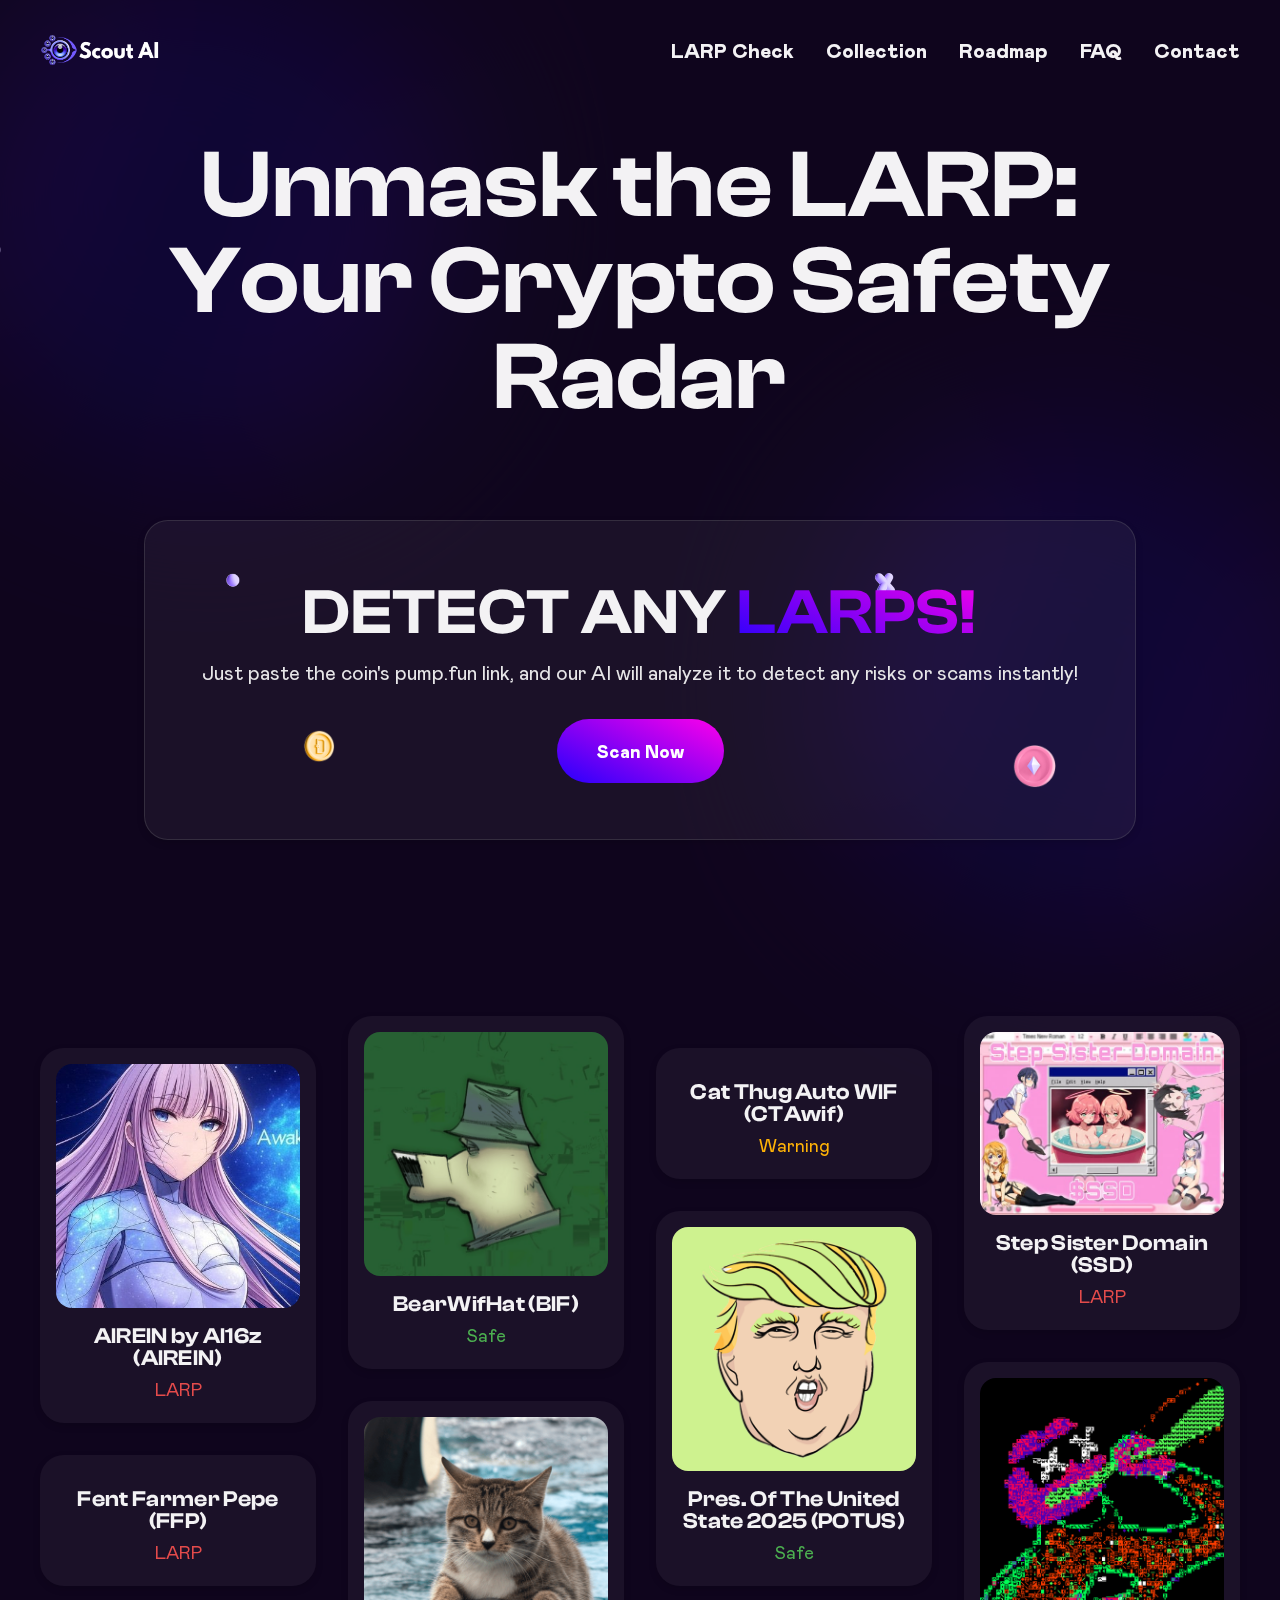
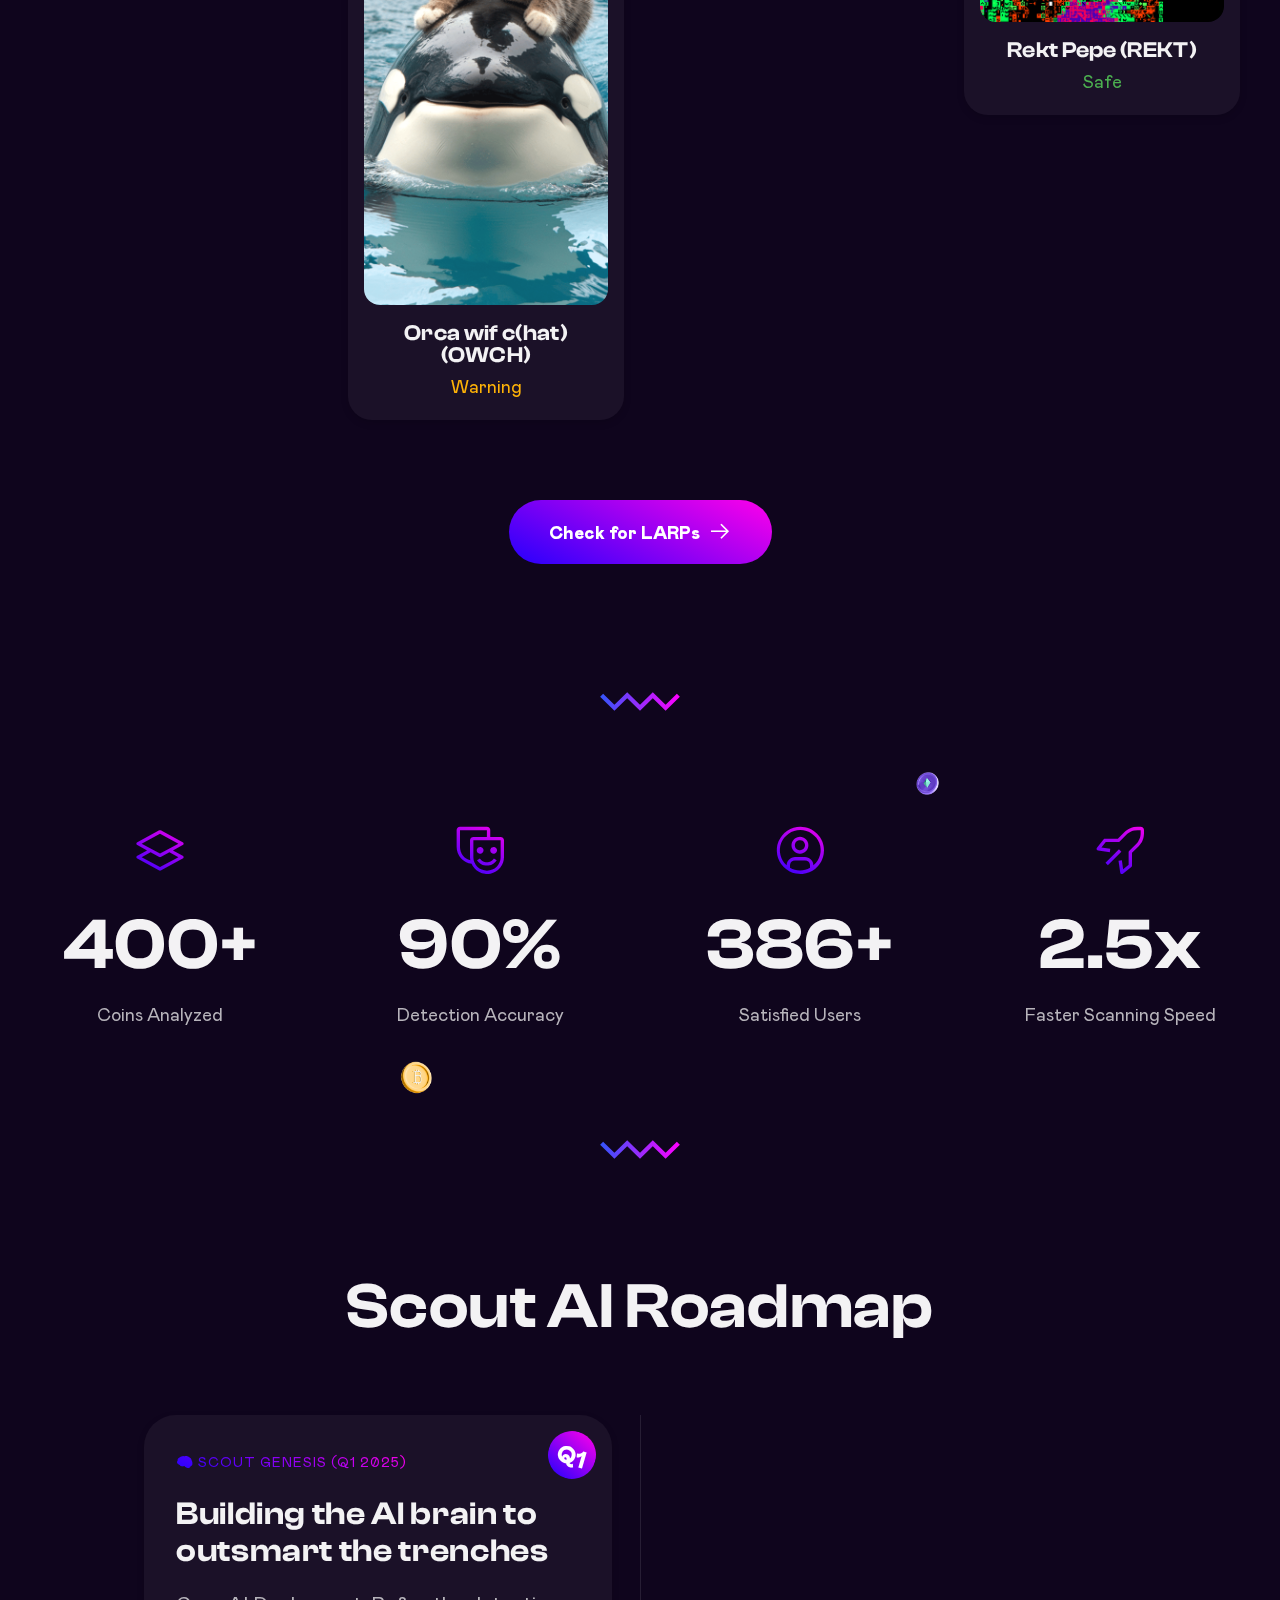
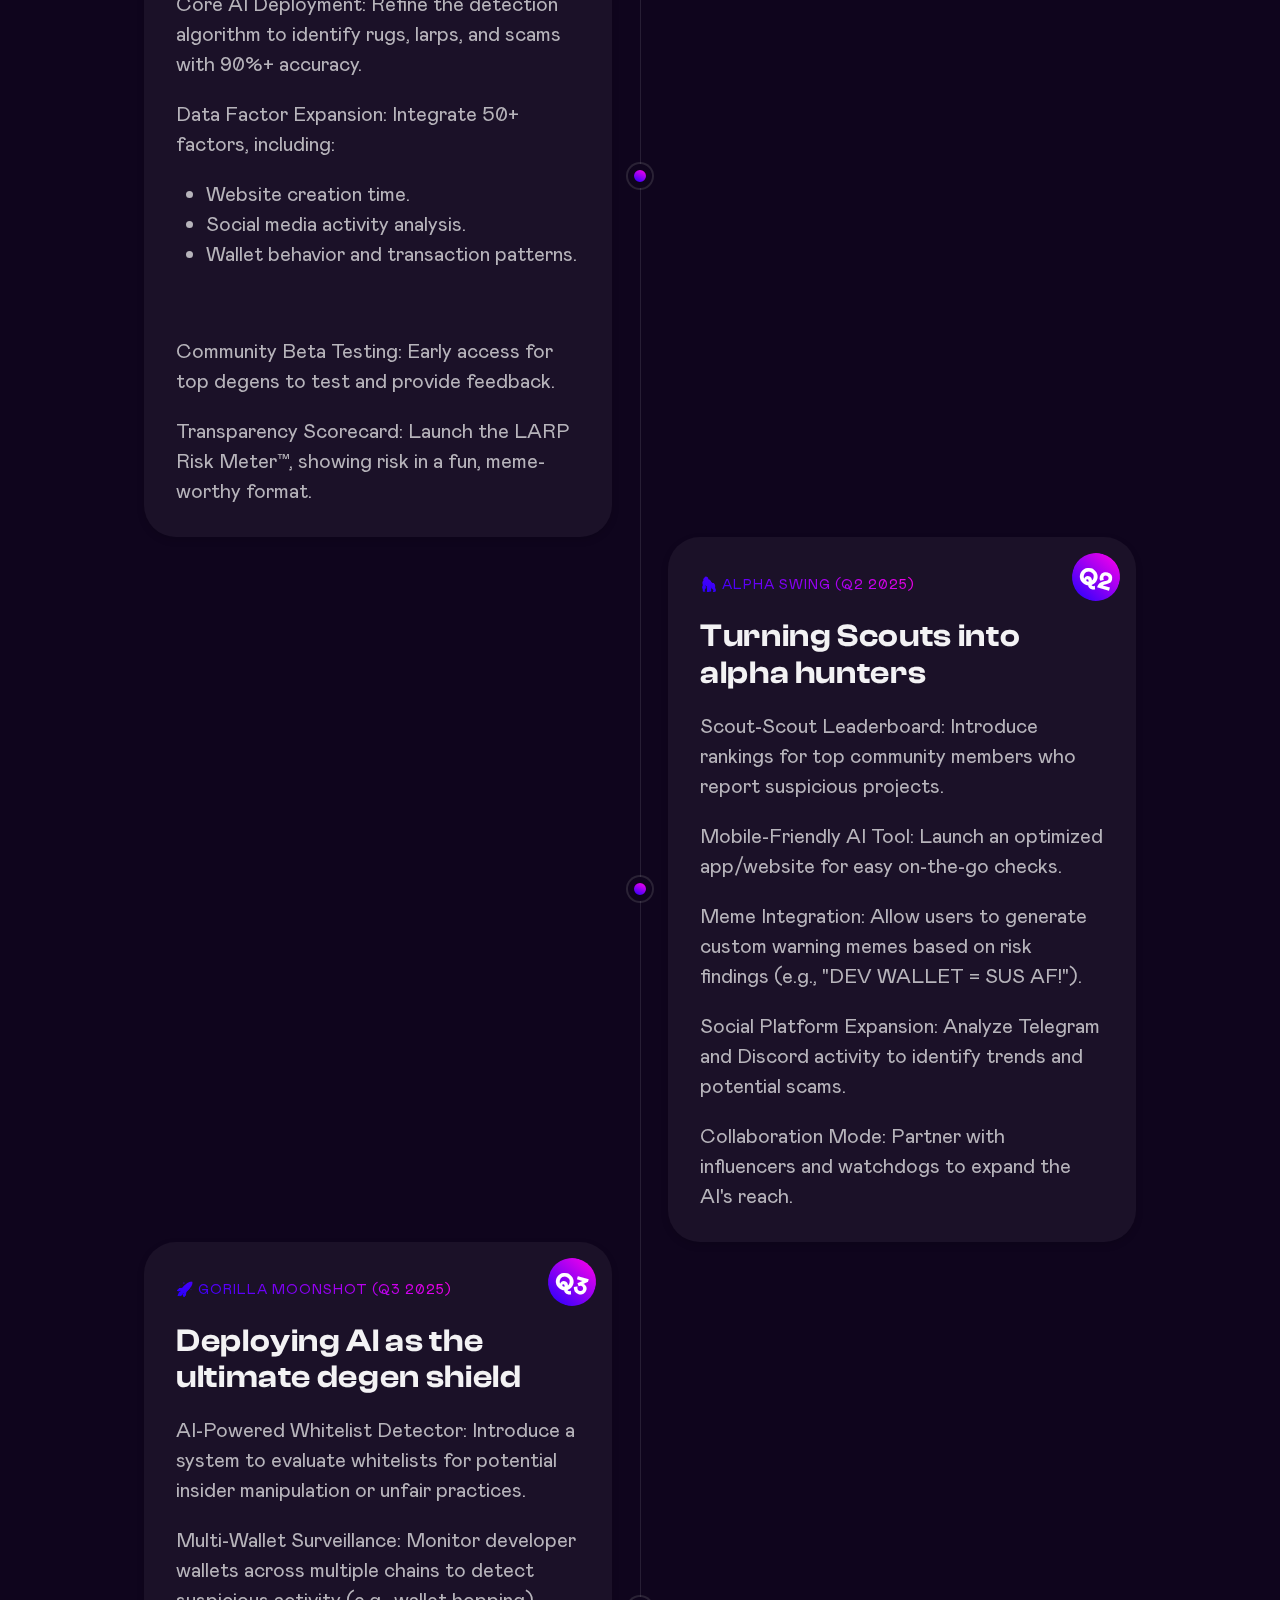
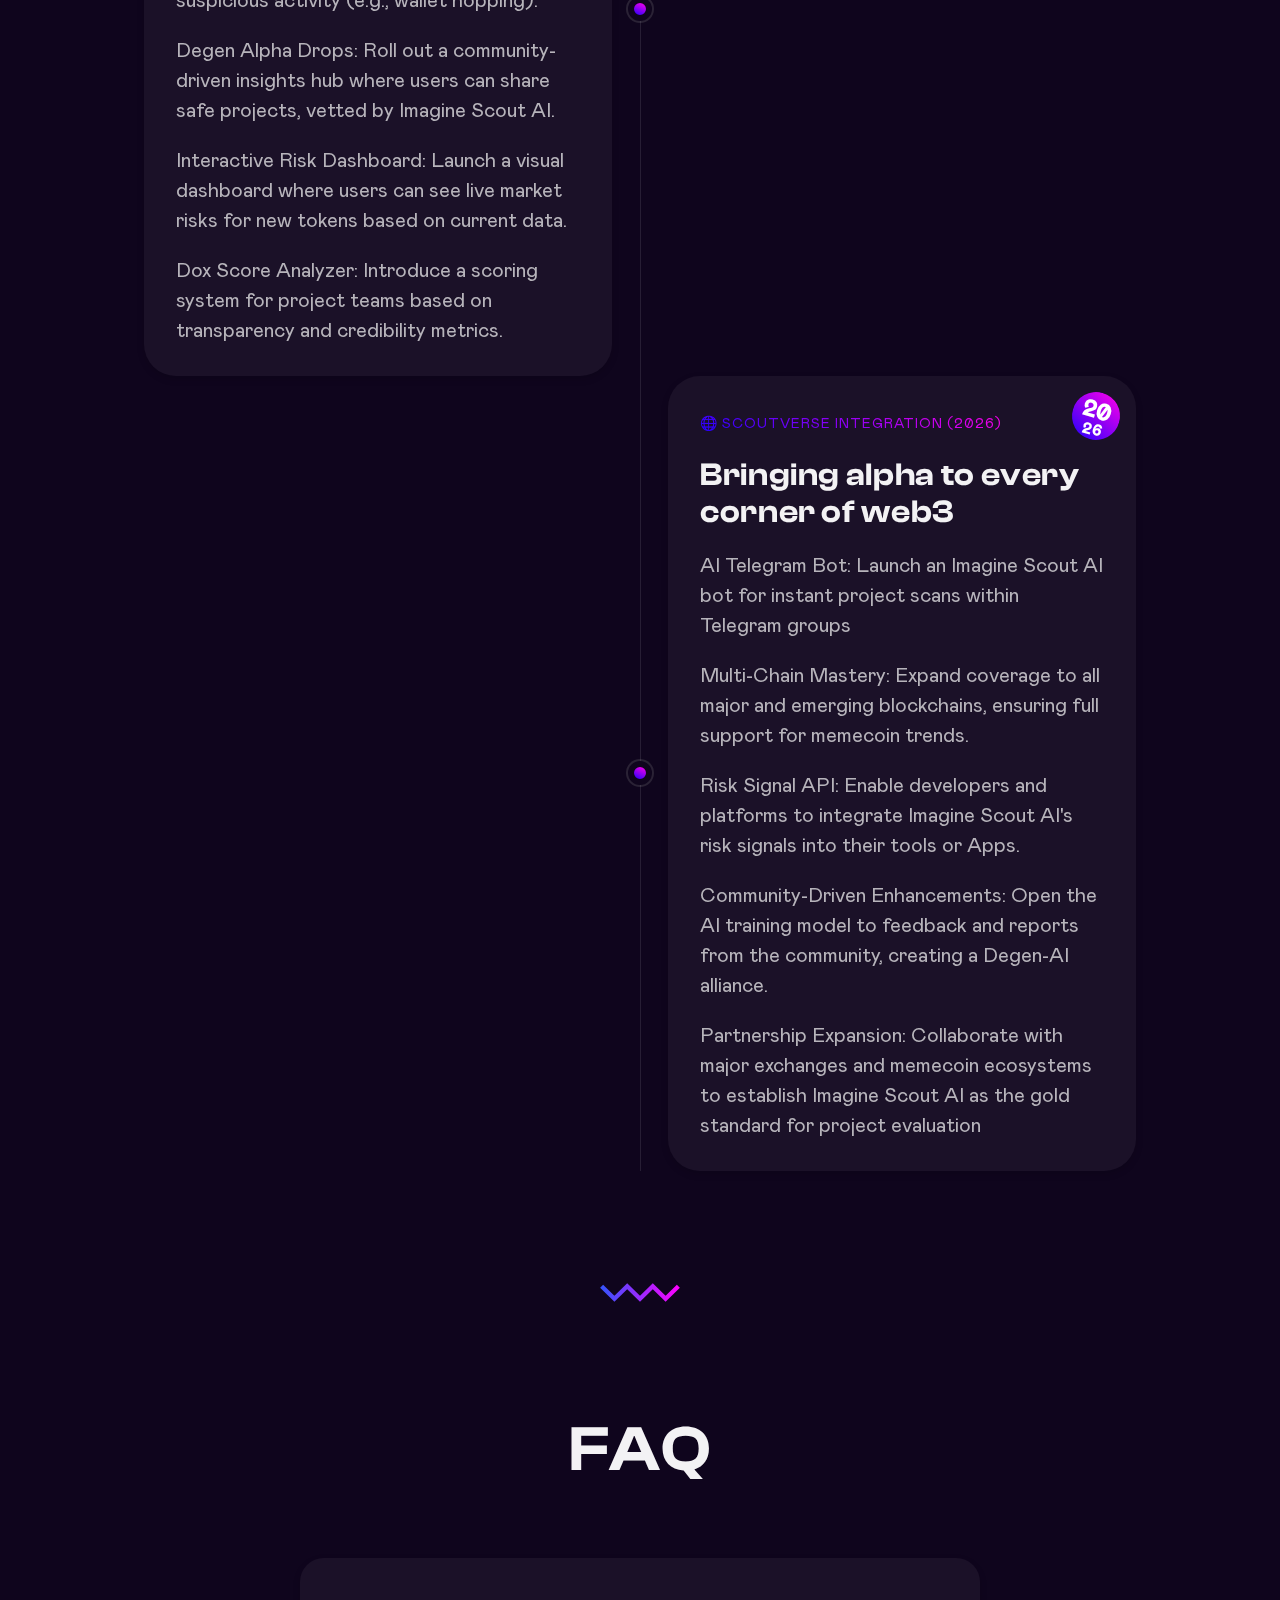
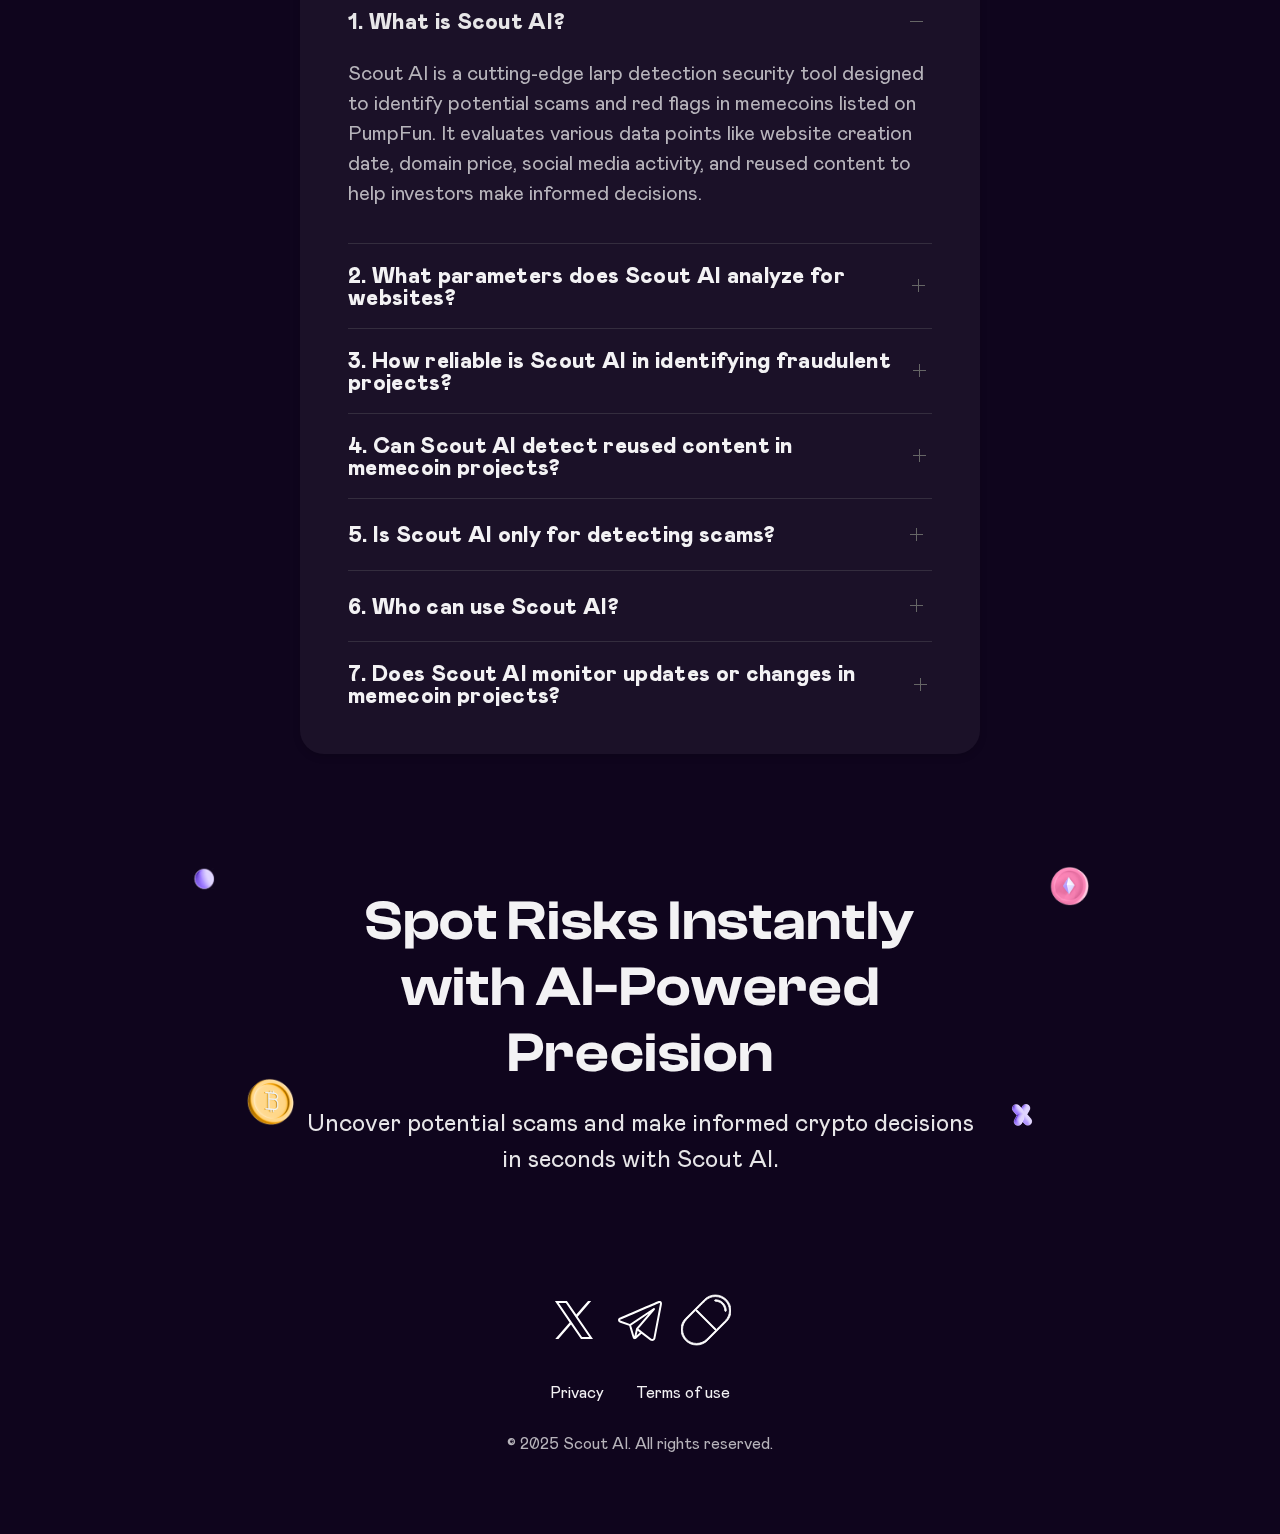
==== index.htm @ eb4f25c9 "Add files via upload" ====
﻿<!DOCTYPE html>
<html lang="en" class="uk-background-white dark:uk-background-gray-100 dark:uk-text-gray-20 uk-dark">
    <head>
        <meta charset="UTF-8">
        <meta name="viewport" content="width=device-width, initial-scale=1.0">
        <title>Scout AI</title>
        <meta name="description" content="Scout AI is a platform that allows you to detect LARPs in the crypto space.">
        <meta name="theme-color" content="#741ff5">
        <link rel="shortcut icon" href="assets/images/ape%20logo.ico" type="image/x-icon">

        <!-- preload head styles -->
        <link rel="preload" href="assets/fonts/brand-icons/brand-icons.woff2" as="font" type="font/woff2" crossorigin="">
        <link rel="preload" href="assets/fonts/unicons/Unicons.woff?lkolxg" as="font" type="font/woff" crossorigin="">
        <link rel="preload" href="npm/swiper%408.3.2/swiper-bundle.min.css" as="style">
        <link rel="preload" href="npm/uikit%403.15.1/dist/css/uikit.min.css" as="style">
        <link rel="stylesheet" href="assets/css/custom.css">

        <script src="firebasejs/9.17.1/firebase-app.js"></script>
        <script src="firebasejs/9.17.1/firebase-firestore.js"></script>

        <!-- preload footer scripts -->
        <link rel="preload" href="assets/js/libs/uikit.min.js" as="script">
        <link rel="preload" href="assets/js/uikit-components.js" as="script">
        <link rel="preload" href="assets/js/libs/jquery.min.js" as="script">
        <link rel="preload" href="assets/js/libs/swiper-bundle.min.js" as="script">
        <link rel="preload" href="assets/js/libs/feather.min.js" as="script">
        <link rel="preload" href="assets/js/libs/typed.min.js" as="script">
        <link rel="preload" href="assets/js/libs/anime.min.js" as="script">
        <link rel="preload" href="assets/js/app.js" as="script">
        <link rel="preload" href="assets/js/helpers/data-attr-helper.js" as="script">
        <link rel="preload" href="assets/js/helpers/swiper-helper.js" as="script">
        <link rel="preload" href="assets/js/helpers/typed-helper.js" as="script">
        <link rel="preload" href="assets/js/helpers/anime-helper.js" as="script">

        <!-- include styles -->
        <script src="assets/js/app-head.js"></script>
        <link rel="stylesheet" href="assets/css/theme/main.min.css">

        <!-- include scripts -->
        <script src="assets/js/libs/uikit.min.js"></script>
        <script src="assets/js/uikit-components.js"></script>

    </head>
    <body class="uni-body">

        <!-- Dark/Light toggle -->
        <!-- <div class="darkmode-trigger uk-position-bottom-right uk-position-small uk-position-fixed uk-box-shadow-large uk-radius-circle" data-darkmode-toggle="">
            <label class="switch">
                <span class="sr-only">Dark mode toggle</span>
                <input type="checkbox">
                <span class="slider"></span>
            </label>
        </div> -->

        <!-- Menu modal -->
        <!-- <div id="uni_mobile_menu" class="uni-mobile-menu uk-offcanvas" data-uk-offcanvas="mode: push; overlay: true; flip: true; selPanel: .uk-offcanvas-bar-panel;">
            <div class="uk-offcanvas-bar-panel uk-panel dark:uk-background-gray-100">
                <div class="uni-mobile-menu-wrap uk-flex-column uk-flex-between" data-uk-height-viewport="offset-bottom: true;">
                    <div class="uni-mobile-menu-content">
                        <header class="uk-card uk-card-2xsmall uk-flex-middle uk-flex-between">
                            <div class="uk-flex-1">
                                <button aria-label="Close Menu" class="uk-offcanvas-close uk-button uk-button-small uk-button-icon uk-button-default uk-button-outline uk-radius-circle" type="button">
                                    <i class="uk-icon-small" data-feather="arrow-left"></i>
                                </button>
                            </div>
                            <div>
                                <h5 class="uk-h5 uk-text-uppercase uk-margin-remove">Navigation</h5>
                            </div>
                            <div class="uk-flex-1"></div>
                        </header>
                        <hr class="uk-margin-remove">
                        <div class="uk-card uk-card-small">
                            <div class="uk-panel">
                                <ul class="uk-nav uk-nav-default">
                                    <li class="uk-nav-header">Homepages</li>
                                    <li><a href="landing-01.html">Landing 01</a></li>
                                    <li><a href="landing-02.html">Landing 02</a></li>
                                    <li><a href="landing-03.html">Landing 03</a></li>
                                    <li><a href="landing-04.html">Landing 04</a></li>
                                    <li><a href="landing-05.html">Landing 05</a></li>
                                    <li class="uk-nav-header">Inner pages</li>
                                    <li><a href="base.html">Base components</a></li>
                                    <li><a href="connect-wallet.html">Connect wallet</a></li>
                                    <li><a href="contact.html">Contact</a></li>
                                    <li><a href="404.html">404 page</a></li>
                                    <li><a href="coming-soon.html">Coming soon</a></li>
                                    <li class="uk-nav-header">Content &amp; Privacy</li>
                                    <li><a href="terms.html">Terms of use</a></li>
                                    <li><a href="privact.html">Privacy Policy</a></li>
                                </ul>
                            </div>
                        </div>
                    </div>
                </div>
            </div>
        </div> -->

        <!-- Connect wallet modal -->
        <!-- <div id="uni_connect_wallet" class="uk-modal-full" data-uk-modal>
            <div class="uk-modal-dialog">
                <div class="uk-position-top uk-position-z-index-negative" data-uk-height-viewport="">
                    <div class="uk-position-cover uk-background-cover uk-opacity-10 dark:uk-hidden" data-src="../assets/images/gradient-01.png" data-uk-img></div>
                    <div class="uk-position-cover uk-background-cover uk-opacity-20 uk-hidden dark:uk-visible" data-src="../assets/images/gradient-01.png" data-uk-img></div>
                </div>
                <button class="uk-modal-close-full uk-close-large uk-position-small" type="button" data-uk-close></button>
                <div class="uk-container">
                    <div class="uk-grid uk-flex-center uk-flex-middle uk-child-width-1-2@m uk-section" data-uk-grid data-uk-height-viewport>
                        <div>
                            <div class="uk-panel uk-text-center">
                                <h2 class="uk-h5 uk-h3@s uk-h2@l uk-margin-remove">Connect your wallet</h2>
                                <div class="uk-grid uk-grid-xsmall uk-grid-small@m uk-child-width-1-2@m uk-margin-medium-top uk-margin-large-top@m" data-uk-grid="">
                                    <div>
                                        <div class="uk-panel uk-card uk-card-small uk-card-medium@m uk-card-border uk-radius-medium uk-radius-large@m uk-box-shadow-hover-small hover:uk-border-primary">
                                            <a href="#metamask" class="uk-position-cover"></a>
                                            <img src="../assets/images/icon-metamask.svg" alt="metamask">
                                            <h4 class="uk-text-bold uk-h5@m uk-margin-small-top uk-margin-medium-top@m">Metamask</h4>
                                        </div>
                                    </div>
                                    <div>
                                        <div class="uk-panel uk-card uk-card-small uk-card-medium@m uk-card-border uk-radius-medium uk-radius-large@m uk-box-shadow-hover-small hover:uk-border-primary">
                                            <a href="#bitgo" class="uk-position-cover"></a>
                                            <img src="../assets/images/icon-bitgo.svg" alt="bitgo">
                                            <h4 class="uk-text-bold uk-h5@m uk-margin-small-top uk-margin-medium-top@m">BitGo</h4>
                                        </div>
                                    </div>
                                    <div>
                                        <div class="uk-panel uk-card uk-card-small uk-card-medium@m uk-card-border uk-radius-medium uk-radius-large@m uk-box-shadow-hover-small hover:uk-border-primary">
                                            <a href="#trustwallet" class="uk-position-cover"></a>
                                            <img src="../assets/images/icon-trustwallet.svg" alt="trustwallet">
                                            <h4 class="uk-text-bold uk-h5@m uk-margin-small-top uk-margin-medium-top@m">Trust Wallet</h4>
                                        </div>
                                    </div>
                                    <div>
                                        <div class="uk-panel uk-card uk-card-small uk-card-medium@m uk-card-border uk-radius-medium uk-radius-large@m uk-box-shadow-hover-small hover:uk-border-primary">
                                            <a href="#coinbase" class="uk-position-cover"></a>
                                            <img src="../assets/images/icon-coinbase.svg" alt="coinbase">
                                            <h4 class="uk-text-bold uk-h5@m uk-margin-small-top uk-margin-medium-top@m">Coinbase</h4>
                                        </div>
                                    </div>
                                </div>
                            </div>
                        </div>
                    </div>
                </div>
            </div>
        </div> -->

        <!-- Wrapper start -->
        <div class="wrap uk-overflow-hidden">

            <!-- Header start -->
            <header class="uni-header uk-position-top">
                <div class="uni-header-navbar" data-uk-sticky="top: 70; show-on-up: false; animation: uk-animation-slide-top">
                    <div class="uk-container">
                        <nav class="uk-navbar uk-navbar-container uk-navbar-transparent" data-uk-navbar="">
                            <div class="uk-navbar-top">
                                <div class="uk-navbar-left uk-flex-1">
                                    <a class="uk-logo uk-navbar-item uk-h4 uk-h3@m uk-margin-remove" href="landing-02.html"> <img class="uk-visible dark:uk-hidden" width="120" src="assets/images/logo3.png" alt="Nerko" loading="lazy"> <img class="uk-hidden dark:uk-visible" width="120" src="assets/images/logo3.png" alt="LARP Detector" loading="lazy"> </a>
                                </div>

                                <div class="uk-navbar-center"></div>

                                <div class="uk-navbar-right uk-flex-1 uk-flex-right">
                                    <ul class="uk-navbar-nav dark:uk-text-gray-10 uk-visible@m" data-uk-scrollspy-nav="closest: li; scroll: true; offset: 40" data-uk-navbar-bound="">
                                        <li><a href="main/larp.html">LARP Check</a></li>
                                        <li><a href="#uni_collection">Collection</a></li>
                                        <li><a href="#uni_roadmap">Roadmap</a></li>
                                        <li><a href="#uni_faq">FAQ</a></li>
                                        <li><a href="#contact">Contact</a></li>
                                    </ul>
                                    <!-- <div class="uk-navbar-item uk-hidden@m">
                                        <a href="#uni_mobile_menu" data-uk-toggle>
                                            <span class="uk-icon uk-icon-medium material-icons">menu</span>
                                        </a>
                                    </div> -->
                                </div>
                            </div>
                        </nav>
                    </div>
                </div>
            </header>

            <!-- Header end -->

            <!-- Hero start -->
            <div class="uni-hero uk-section uk-padding-remove uk-panel uk-overflow-hidden">
                <div class="uk-position-top" data-uk-height-viewport="">
                    <div class="uk-position-cover uk-background-cover uk-opacity-20" data-src="../assets/images/collection3.png" data-uk-img=""></div>
                </div>
                <div class="uk-position-top uk-position-z-index-negative uk-overflow-hidden uk-blend-overlay" data-uk-height-viewport="">
                    <img class="uk-position-top-left uk-position-fixed uk-blur-large" style="left: -4%; top: -4%" width="500" src="assets/images/gradient-circle.svg" alt="Circle">
                    <img class="uk-position-bottom-right uk-position-fixed uk-blur-large" style="right: -4%; bottom: -4%" width="500" src="assets/images/gradient-circle.svg" alt="Circle">
                </div>
                <div class="uk-container">
                    <div class="uk-section uk-flex-center uk-flex-middle" data-uk-height-viewport="offset-top: true;">
                        <div class="uk-card uk-flex-center uk-text-center">
                            <div class="uk-panel uk-width-3xlarge@m uk-margin-2xlarge-top uk-position-z-index">
                                <img class="uk-position-top-left" width="44" src="assets/images/objects/ethereum-01.png" alt="object" style="top: -20%; left: 50%">
                                <img class="uk-position-top-right" width="24" src="assets/images/objects/x.png" alt="object" style="top: 20%; right: -20%">
                                <img class="uk-position-left" width="16" src="assets/images/objects/circle-01.png" alt="object" style="top: 16%; left: -16%">
                                <img class="uk-position-bottom-left" width="44" src="assets/images/objects/bitcoin-01.png" alt="object" style="bottom: -16%; left: 16%">
                                <img class="uk-position-bottom-right" width="24" src="assets/images/objects/circle-03.png" alt="object" style="bottom: -16%; right: 16%">
                                <h2 class="uk-h2 uk-heading-d1@m">Unmask the LARP: Your Crypto Safety Radar</h2>
                                <!-- <p class="uk-text-lead">Invest and manage all your NFTs at one place.</p> -->
                                    <!-- newsletter start -->
                                    <div id="uni_newsletter" class="uni-newsletter uk-section uk-section-xlarge@m uk-panel">
                                        <div class="uk-container">
                                            <div class="uk-panel uk-flex-center uk-text-center uk-card uk-card-medium uk-card-xlarge@m uk-card-border uk-overflow-hidden uk-box-shadow-xsmall uk-radius-medium uk-radius-large@m dark:uk-background-white-5">
                                                <img class="uk-position-top-right uk-visible@m" width="24" src="assets/images/objects/x.png" alt="Object" style="top: 16%; right: 24%">
                                                <img class="uk-position-top-left uk-visible@m" width="16" src="assets/images/objects/circle-01.png" alt="Object" style="top: 16%; left: 8%">
                                                <img class="uk-position-bottom-right uk-visible@m" width="44" src="assets/images/objects/ethereum-02.png" alt="Object" style="bottom: 16%; right: 8%">
                                                <img class="uk-position-bottom-left uk-visible@m" width="32" src="assets/images/objects/dcoin.png" alt="Object" style="bottom: 24%; left: 16%">
                                                <div class="uk-panel uk-position-z-index">
                                                    <h1 class="uk-h3 uk-h1@m uk-margin-remove uk-text-uppercase">Detect any <span class="uk-text-gradient">LARPS!</span></h1>
                                                    <p class="uk-text-large@m uk-margin-small-top">Just paste the coin's pump.fun link, and our AI will analyze it to detect any risks or scams instantly!</p>
                                                    <div class="uk-grid-2xsmall uk-grid uk-child-width-auto@m uk-flex-middle uk-flex-center uk-margin-small-top uk-margin-medium-top@m" data-uk-grid="">
                                                        <!-- <div>
                                                            <input type="text" name="email" autocomplete="off" id="coin-link"
                                                                class="uk-input uk-form-medium uk-form-large@m uk-width-large@m" placeholder="Enter the pump.fun link of the coin here...">
                                                        </div> -->
                                                        <div>
                                                            <a href="main/larp.html">
                                                            <button type="button" class="uk-button uk-button-medium uk-button-large@m uk-button-gradient uk-width-1-1">Scan Now</button>
                                                            </a>
                                                        </div>
                                                    </div>
                                                </div>
                                            </div>
                                        </div>
                                    </div>
                                    
                                    <!-- newsletter end -->
                            </div>
                            
                        </div>
                        
                    </div>
                    
                </div>
            </div>

            <!-- collection start -->
            <div id="uni_collection" class="uni-collection uk-panel uk-overflow-hidden uk-padding-2xlarge-bottom@m">
                <div class="uk-container">
                    <div class="uk-panel uk-margin-top uk-margin-xlarge-top@m uk-position-z-index">
                        <div class="uk-grid-xsmall uk-grid@m uk-child-width-1-2 uk-child-width-1-3@s uk-child-width-1-4@m uk-grid" data-uk-grid="masonry: true;">
                            <div class="uk-padding-medium-top@m">
                                <div class="uni-artwork uk-card uk-card-xsmall uk-text-center uk-overflow-hidden uk-radius-medium uk-radius-large@m uk-box-shadow-xsmall dark:uk-background-white-5">
                                    <div class="uni-artwork-featured-image uk-panel uk-flex-middle uk-flex-center">
                                        <div class="uk-panel uk-image-middle"><img src="assets/images/artwork/25.png" alt="" class="uk-radius-small uk-radius-medium@m" loading="lazy"> <a href="#" class="uk-position-cover" aria-label="Metaverse"></a></div>
                                    </div>

                                    <div class="uni-artwork-content uk-panel uk-margin-small-top uk-margin-2xsmall-bottom uk-flex-column uk-flex-middle">
                                        <h2 class="uk-h6 uk-h5@m uk-margin-remove">
                                            <a class="uk-link-reset" href="#">AIREIN by AI16z (AIREIN)</a>
                                        </h2>
                                        <span class="uk-text-danger uk-margin-xsmall-top uk-visible@m">LARP</span>
                                    </div>
                                </div>
                            </div>
                            <div>
                                <div class="uni-artwork uk-card uk-card-xsmall uk-text-center uk-overflow-hidden uk-radius-medium uk-radius-large@m uk-box-shadow-xsmall dark:uk-background-white-5">
                                    <div class="uni-artwork-featured-image uk-panel uk-flex-middle uk-flex-center">
                                        <div class="uk-panel uk-image-middle"><img src="assets/images/artwork/26.png" alt="" class="uk-radius-small uk-radius-medium@m" loading="lazy"> <a href="#" class="uk-position-cover" aria-label="Polly Doll"></a></div>
                                    </div>

                                    <div class="uni-artwork-content uk-panel uk-margin-small-top uk-margin-2xsmall-bottom uk-flex-column uk-flex-middle">
                                        <h2 class="uk-h6 uk-h5@m uk-margin-remove">
                                            <a class="uk-link-reset" href="#">BearWifHat (BIF)</a>
                                        </h2>
                                        <span class="uk-text-success uk-margin-xsmall-top uk-visible@m">Safe</span>
                                    </div>
                                </div>
                            </div>
                            <div class="uk-padding-medium-top@m">
                                <div class="uni-artwork uk-card uk-card-xsmall uk-text-center uk-overflow-hidden uk-radius-medium uk-radius-large@m uk-box-shadow-xsmall dark:uk-background-white-5">
                                    <div class="uni-artwork-featured-image uk-panel uk-flex-middle uk-flex-center">
                                        <div class="uk-panel uk-image-middle"><img src="assets/images/artwork/27.gif" alt="" class="uk-radius-small uk-radius-medium@m" loading="lazy"> <a href="#" class="uk-position-cover" aria-label="Alec Art"></a></div>
                                    </div>

                                    <div class="uni-artwork-content uk-panel uk-margin-small-top uk-margin-2xsmall-bottom uk-flex-column uk-flex-middle">
                                        <h2 class="uk-h6 uk-h5@m uk-margin-remove">
                                            <a class="uk-link-reset" href="#">Cat Thug Auto WIF (CTAwif)</a>
                                        </h2>
                                        <span class="uk-text-warning uk-margin-xsmall-top uk-visible@m">Warning</span>
                                    </div>
                                </div>
                            </div>
                            <div>
                                <div class="uni-artwork uk-card uk-card-xsmall uk-text-center uk-overflow-hidden uk-radius-medium uk-radius-large@m uk-box-shadow-xsmall dark:uk-background-white-5">
                                    <div class="uni-artwork-featured-image uk-panel uk-flex-middle uk-flex-center">
                                        <div class="uk-panel uk-image-middle"><img src="assets/images/artwork/28.png" alt="" class="uk-radius-small uk-radius-medium@m" loading="lazy"> <a href="#" class="uk-position-cover" aria-label="Toxic Poeth"></a></div>
                                    </div>

                                    <div class="uni-artwork-content uk-panel uk-margin-small-top uk-margin-2xsmall-bottom uk-flex-column uk-flex-middle">
                                        <h2 class="uk-h6 uk-h5@m uk-margin-remove">
                                            <a class="uk-link-reset" href="#">Step Sister Domain (SSD)</a>
                                        </h2>
                                        <span class="uk-text-danger uk-margin-xsmall-top uk-visible@m">LARP</span>
                                    </div>
                                </div>
                            </div>
                            <div>
                                <div class="uni-artwork uk-card uk-card-xsmall uk-text-center uk-overflow-hidden uk-radius-medium uk-radius-large@m uk-box-shadow-xsmall dark:uk-background-white-5">
                                    <div class="uni-artwork-featured-image uk-panel uk-flex-middle uk-flex-center">
                                        <div class="uk-panel uk-image-middle"><img src="assets/images/artwork/31.gif" alt="" class="uk-radius-small uk-radius-medium@m" loading="lazy"> <a href="#" class="uk-position-cover" aria-label="Paradise"></a></div>
                                    </div>

                                    <div class="uni-artwork-content uk-panel uk-margin-small-top uk-margin-2xsmall-bottom uk-flex-column uk-flex-middle">
                                        <h2 class="uk-h6 uk-h5@m uk-margin-remove">
                                            <a class="uk-link-reset" href="#">Fent Farmer Pepe (FFP)</a>
                                        </h2>
                                        <span class="uk-text-danger uk-margin-xsmall-top uk-visible@m">LARP</span>
                                    </div>
                                </div>
                            </div>
                            
                            <div>
                                <div class="uni-artwork uk-card uk-card-xsmall uk-text-center uk-overflow-hidden uk-radius-medium uk-radius-large@m uk-box-shadow-xsmall dark:uk-background-white-5">
                                    <div class="uni-artwork-featured-image uk-panel uk-flex-middle uk-flex-center">
                                        <div class="uk-panel uk-image-middle"><img src="assets/images/artwork/30.png" alt="" class="uk-radius-small uk-radius-medium@m" loading="lazy"> <a href="#" class="uk-position-cover" aria-label="Charcuterie"></a></div>
                                    </div>

                                    <div class="uni-artwork-content uk-panel uk-margin-small-top uk-margin-2xsmall-bottom uk-flex-column uk-flex-middle">
                                        <h2 class="uk-h6 uk-h5@m uk-margin-remove">
                                            <a class="uk-link-reset" href="#">Orca wif c(hat) (OWCH)</a>
                                        </h2>
                                        <span class="uk-text-warning uk-margin-xsmall-top uk-visible@m">Warning</span>
                                    </div>
                                </div>
                            </div>
                            <div>
                                <div class="uni-artwork uk-card uk-card-xsmall uk-text-center uk-overflow-hidden uk-radius-medium uk-radius-large@m uk-box-shadow-xsmall dark:uk-background-white-5">
                                    <div class="uni-artwork-featured-image uk-panel uk-flex-middle uk-flex-center">
                                        <div class="uk-panel uk-image-middle"><img src="assets/images/artwork/29.png" alt="" class="uk-radius-small uk-radius-medium@m" loading="lazy"> <a href="#" class="uk-position-cover" aria-label="Saphyre"></a></div>
                                    </div>

                                    <div class="uni-artwork-content uk-panel uk-margin-small-top uk-margin-2xsmall-bottom uk-flex-column uk-flex-middle">
                                        <h2 class="uk-h6 uk-h5@m uk-margin-remove">
                                            <a class="uk-link-reset" href="#">Pres. Of The United State 2025 (POTUS)</a>
                                        </h2>
                                        <span class="uk-text-success uk-margin-xsmall-top uk-visible@m">Safe</span>
                                    </div>
                                </div>
                            </div>
                            <div>
                                <div class="uni-artwork uk-card uk-card-xsmall uk-text-center uk-overflow-hidden uk-radius-medium uk-radius-large@m uk-box-shadow-xsmall dark:uk-background-white-5">
                                    <div class="uni-artwork-featured-image uk-panel uk-flex-middle uk-flex-center">
                                        <div class="uk-panel uk-image-middle"><img src="assets/images/artwork/32.gif" alt="" class="uk-radius-small uk-radius-medium@m" loading="lazy"> <a href="#" class="uk-position-cover" aria-label="HighCity"></a></div>
                                    </div>

                                    <div class="uni-artwork-content uk-panel uk-margin-small-top uk-margin-2xsmall-bottom uk-flex-column uk-flex-middle">
                                        <h2 class="uk-h6 uk-h5@m uk-margin-remove">
                                            <a class="uk-link-reset" href="#">Rekt Pepe (REKT)</a>
                                        </h2>
                                        <span class="uk-text-success uk-margin-xsmall-top uk-visible@m">Safe</span>
                                    </div>
                                </div>
                            </div>
                        </div>
                        <div class="uni-btn uk-margin-medium-top uk-margin-2xlarge-top@m uk-flex-center">
                            <a href="main/larp.html" class="uk-button uk-button-small uk-button-large@m uk-button-gradient">
                                <span>Check for LARPs</span>
                                <i class="uk-icon-small unicon-arrow-right"></i>
                            </a>
                        </div>
                    </div>
                </div>
            </div>

            <!-- collection end -->

            <img class="uk-width-2xsmall uk-flex-center uk-margin-auto uk-margin-medium uk-margin-large@m" src="assets/images/divider-01.svg" alt="Divider">

           
            <!-- numbers start -->
            <div id="uni_numbers" class="uni-numbers uk-section uk-section-large@m">
                <div class="uk-container">
                    <div class="uk-panel">
                        <img class="uk-position-bottom-left uk-text-secondary uni-animation-delay-large" width="32" src="assets/images/objects/bitcoin-01.png" alt="Object" style="bottom: -32%; left: 30%">
                        <img class="uk-position-top-right" width="24" src="assets/images/objects/ethereum-01.png" alt="Object" style="top: -25%; right: 25%">
                        <div class="uk-grid uk-grid-large uk-grid-2xlarge@m uk-child-width-expand@m uk-text-center uk-text-muted" data-uk-grid="">
                            <div>
                                <div class="uk-panel">
                                    <i class="uk-icon uk-icon-xlarge@m unicon-sub-volume uk-text-gradient"></i>
                                    <h4 class="uk-h3 uk-heading-d3@m uk-margin-xsmall uk-margin@m">400+</h4>
                                    <span>Coins Analyzed</span>
                                </div>
                            </div>
                            <div>
                                <div class="uk-panel">
                                    <i class="uk-icon uk-icon-xlarge@m unicon-theater uk-text-gradient"></i>
                                    <h4 class="uk-h3 uk-heading-d3@m uk-margin-xsmall uk-margin@m">90%</h4>
                                    <span>Detection Accuracy</span>
                                </div>
                            </div>
                            <div>
                                <div class="uk-panel">
                                    <i class="uk-icon uk-icon-xlarge@m unicon-user-avatar uk-text-gradient"></i>
                                    <h4 class="uk-h3 uk-heading-d3@m uk-margin-xsmall uk-margin@m">386+</h4>
                                    <span>Satisfied Users</span>
                                </div>
                            </div>
                            <div>
                                <div class="uk-panel">
                                    <i class="uk-icon uk-icon-xlarge@m unicon-rocket uk-text-gradient"></i>
                                    <h4 class="uk-h3 uk-heading-d3@m uk-margin-xsmall uk-margin@m">2.5x</h4>
                                    <span>Faster Scanning Speed</span>
                                </div>
                            </div>
                        </div>
                    </div>
                </div>
            </div>

            <!-- numbers end -->

            <img class="uk-width-2xsmall uk-flex-center uk-margin-auto uk-margin-medium uk-margin-large@m" src="assets/images/divider-01.svg" alt="Divider">

            <!-- roadmap start -->
            <div id="uni_roadmap" class="uni-roadmap uk-section uk-section-large@m uk-panel uk-overflow-hidden">
                <div class="uk-container uk-container-small">
                    <header class="uk-grid-xsmall uk-flex-center uk-flex-middle uk-text-center uk-child-width-auto@m uk-grid" data-uk-grid="">
                        <div class="uk-panel">
                            <h2 class="uk-h3 uk-h1@m">Scout AI Roadmap</h2>
                        </div>
                    </header>
                    <div class="uk-panel uk-margin-medium-top uk-margin-2xlarge-top@m">
                        <div class="uk-grid-column-large uk-grid-row-collapse@m uk-grid-divider uk-child-width-1-2@m uk-text-muted uk-grid" data-uk-grid="">
                            <div>
                                <div class="uni-phase uk-panel uk-card uk-card-small uk-card-medium@m uk-radius uk-radius-xlarge@m uk-box-shadow-xsmall dark:uk-background-white-5">
                                    <span class="uni-phase-progress uk-text-small uk-text-bold uk-position-top-right uk-position-small uk-text-white uk-background-gradient"><span>Q1</span></span>
                                    <div class="uk-panel">
                                        <span class="uni-phase-count uk-text-overline uk-text-gradient">🧠 Scout Genesis (Q1 2025)</span>
                                        <h3 class="uni-phase-title uk-h4 uk-h3@m uk-margin-remove-bottom">Building the AI brain to outsmart the trenches</h3>
                                        <p class="uni-phase-description uk-text-large@m">Core AI Deployment: Refine the detection algorithm to identify rugs, larps, and scams with 90%+ accuracy.</p>
                                        <p class="uni-phase-description uk-text-large@m">Data Factor Expansion: Integrate 50+ factors, including:</p>
                                        <ul class="uni-phase-description uk-text-large@m">
                                            <li>Website creation time.</li>
                                            <li>Social media activity analysis.</li>
                                            <li>Wallet behavior and transaction patterns.</li>
                                        </ul>
                                        <br>
                                        <p class="uni-phase-description uk-text-large@m">Community Beta Testing: Early access for top degens to test and provide feedback.</p>
                                        <p class="uni-phase-description uk-text-large@m">Transparency Scorecard: Launch the LARP Risk Meter™, showing risk in a fun, meme-worthy format.</p>
                                        
                                    </div>
                                </div>
                            </div>
                            <div class="uk-visible@m">
                                <canvas height="245"></canvas>
                            </div>
                            <div class="uk-visible@m">
                                <canvas height="245"></canvas>
                            </div>
                            <div>
                                <div class="uni-phase uk-panel uk-card uk-card-small uk-card-medium@m uk-radius uk-radius-xlarge@m uk-box-shadow-xsmall dark:uk-background-white-5 uni-phase-even">
                                    <span class="uni-phase-progress uk-text-small uk-text-bold uk-position-top-right uk-position-small uk-text-white uk-background-gradient"><span>Q2</span></span>
                                    <div class="uk-panel">
                                        <span class="uni-phase-count uk-text-overline uk-text-gradient">🦍 Alpha Swing (Q2 2025)</span>
                                        <h3 class="uni-phase-title uk-h4 uk-h3@m uk-margin-remove-bottom">Turning Scouts into alpha hunters</h3>
                                        <p class="uni-phase-description uk-text-large@m">Scout-Scout Leaderboard: Introduce rankings for top community members who report suspicious projects.</p>
                                        <p class="uni-phase-description uk-text-large@m">Mobile-Friendly AI Tool: Launch an optimized app/website for easy on-the-go checks.</p>
                                        <p class="uni-phase-description uk-text-large@m">Meme Integration: Allow users to generate custom warning memes based on risk findings (e.g., "DEV WALLET = SUS AF!").</p>
                                        <p class="uni-phase-description uk-text-large@m">Social Platform Expansion: Analyze Telegram and Discord activity to identify trends and potential scams.</p>
                                        <p class="uni-phase-description uk-text-large@m">Collaboration Mode: Partner with influencers and watchdogs to expand the AI's reach.</p>
                                    </div>
                                </div>
                            </div>
                            <div>
                                <div class="uni-phase uk-panel uk-card uk-card-small uk-card-medium@m uk-radius uk-radius-xlarge@m uk-box-shadow-xsmall dark:uk-background-white-5">
                                    <span class="uni-phase-progress uk-text-small uk-text-bold uk-position-top-right uk-position-small uk-text-white uk-background-gradient"><span>Q3</span></span>
                                    <div class="uk-panel">
                                        <span class="uni-phase-count uk-text-overline uk-text-gradient">🚀 Gorilla Moonshot (Q3 2025)</span>
                                        <h3 class="uni-phase-title uk-h4 uk-h3@m uk-margin-remove-bottom">Deploying AI as the ultimate degen shield</h3>
                                        <p class="uni-phase-description uk-text-large@m">AI-Powered Whitelist Detector: Introduce a system to evaluate whitelists for potential insider manipulation or unfair
                                        practices.</p>
                                        <p class="uni-phase-description uk-text-large@m">Multi-Wallet Surveillance: Monitor developer wallets across multiple chains to detect suspicious activity (e.g., wallet
                                        hopping).</p>
                                        <p class="uni-phase-description uk-text-large@m">Degen Alpha Drops: Roll out a community-driven insights hub where users can share safe projects, vetted by Imagine Scout
                                        AI.</p>
                                        <p class="uni-phase-description uk-text-large@m">Interactive Risk Dashboard: Launch a visual dashboard where users can see live market risks for new tokens based on
                                        current data.</p>
                                        <p class="uni-phase-description uk-text-large@m">Dox Score Analyzer: Introduce a scoring system for project teams based on transparency and credibility metrics.
</p>
                                    </div>
                                </div>
                            </div>
                            <div class="uk-visible@m">
                                <canvas height="245"></canvas>
                            </div>
                            <div class="uk-visible@m">
                                <canvas height="245"></canvas>
                            </div>
                            <div>
                                <div class="uni-phase uk-panel uk-card uk-card-small uk-card-medium@m uk-radius uk-radius-xlarge@m uk-box-shadow-xsmall dark:uk-background-white-5 uni-phase-even">
                                    <span class="uni-phase-progress uk-text-small uk-text-bold uk-position-top-right uk-position-small uk-text-white uk-background-gradient"><span>20</span>26</span>
                                    <div class="uk-panel">
                                        <span class="uni-phase-count uk-text-overline uk-text-gradient">🌐 Scoutverse Integration (2026)</span>
                                        <h3 class="uni-phase-title uk-h4 uk-h3@m uk-margin-remove-bottom">Bringing alpha to every corner of web3</h3>
                                        <p class="uni-phase-description uk-text-large@m">AI Telegram Bot: Launch an Imagine Scout AI bot for instant project scans within Telegram groups</p>
                                        <p class="uni-phase-description uk-text-large@m">Multi-Chain Mastery: Expand coverage to all major and emerging blockchains, ensuring full support for memecoin trends.</p>
                                        <p class="uni-phase-description uk-text-large@m">Risk Signal API: Enable developers and platforms to integrate Imagine Scout AI's risk signals into their tools or Apps.</p>
                                        <p class="uni-phase-description uk-text-large@m">Community-Driven Enhancements: Open the AI training model to feedback and reports from the community, creating a Degen-AI alliance.</p>
                                        <p class="uni-phase-description uk-text-large@m">Partnership Expansion: Collaborate with major exchanges and memecoin ecosystems to establish Imagine Scout AI as the gold
                                        standard for project evaluation</p>
                                    </div>
                                </div>
                            </div>
                            
                        </div>
                    </div>
                </div>
            </div>

            <!-- roadmap end -->

            <img class="uk-width-2xsmall uk-flex-center uk-margin-auto uk-margin-medium uk-margin-large@m" src="assets/images/divider-01.svg" alt="Divider">

            <!-- faq start -->
            <div id="uni_faq" class="uni-faq uk-section uk-section-large@m uk-panel uk-overflow-hidden uk-padding-2xlarge-bottom@m">
                <div class="uk-container">
                    <header class="uk-grid-xsmall uk-flex-center uk-flex-middle uk-text-center uk-child-width-auto@m uk-grid" data-uk-grid="">
                        <div class="uk-panel">
                            <h2 class="uk-h3 uk-h1@m">FAQ</h2>
                        </div>
                    </header>
                    <div class="uk-panel uk-margin-medium-top uk-margin-2xlarge-top@m">
                        <ul class="uk-card uk-card-small uk-card-large@m uk-radius uk-radius-large@m uk-width-2xlarge@m uk-margin-auto uk-box-shadow-xsmall dark:uk-background-white-5" data-uk-accordion="collapsible: false">
                           
                            <li>
                                <a class="uk-accordion-title uk-h5@m" href="#">1. What is Scout AI?</a>
                                <div class="uk-accordion-content uk-padding-small-bottom">
                                    <p class="uk-text-small uk-text-large@m uk-text-muted">Scout AI is a cutting-edge larp detection security tool designed to identify potential scams and red flags in memecoins
                                    listed on PumpFun. It evaluates various data points like website creation date, domain price, social media activity, and
                                    reused content to help investors make informed decisions.</p>
                                    
                                </div>
                            </li>
                            <li>
                                <a class="uk-accordion-title uk-h5@m" href="#">2. What parameters does Scout AI analyze for websites?</a>
                                <div class="uk-accordion-content uk-padding-small-bottom">
                                    <p class="uk-text-small uk-text-large@m uk-text-muted">Scout AI evaluates:</p>
                                    <ul>
                                        <li class="uk-text-small uk-text-large@m uk-text-muted">Website creation time and domain age</li>
                                        <li class="uk-text-small uk-text-large@m uk-text-muted">Domain price and registrar information</li>
                                        <li class="uk-text-small uk-text-large@m uk-text-muted">The use of website builders or templates</li>
                                        <li class="uk-text-small uk-text-large@m uk-text-muted">Content originality and coherence</li>
                                        <li class="uk-text-small uk-text-large@m uk-text-muted">SSL certification and website security features</li>
                                    </ul>
                                    <p class="uk-text-small uk-text-large@m uk-text-muted">Any many more</p>
                                </div>
                            </li>
                            <li>
                                <a class="uk-accordion-title uk-h5@m" href="#">3. How reliable is Scout AI in identifying fraudulent projects?</a>
                                <div class="uk-accordion-content uk-padding-small-bottom">
                                    <p class="uk-text-small uk-text-large@m uk-text-muted">While no tool can guarantee 100% accuracy, Scout AI combines multiple layers of data analysis and risk scoring to provide
                                    a highly reliable assessment. Users are encouraged to use it as part of their due diligence process, alongside other
                                    research tools.</p>
                                </div>
                            </li>
                            <li>
                                <a class="uk-accordion-title uk-h5@m" href="#">4. Can Scout AI detect reused content in memecoin projects?</a>
                                <div class="uk-accordion-content uk-padding-small-bottom">
                                    <p class="uk-text-small uk-text-large@m uk-text-muted">Yes, Scout AI is equipped with a content detection feature that scans for reused artwork, images, and text from websites
                                    or Twitter. This helps identify projects that may have copied materials from other memecoins or unrelated sources.</p>
                                </div>
                            </li>
                            <li>
                                <a class="uk-accordion-title uk-h5@m" href="#">5. Is Scout AI only for detecting scams?</a>
                                <div class="uk-accordion-content uk-padding-small-bottom">
                                    <p class="uk-text-small uk-text-large@m uk-text-muted">While Scout AI is primarily designed to detect scams and red flags, it’s also a valuable tool for assessing the quality
                                    and legitimacy of memecoins on PumpFun. Even if a project isn’t a scam, Scout AI can highlight weaknesses or risks that
                                    investors should be aware of.</p>
                                </div>
                            </li>
                            <li>
                                <a class="uk-accordion-title uk-h5@m" href="#">6. Who can use Scout AI?</a>
                                <div class="uk-accordion-content uk-padding-small-bottom">
                                    <p class="uk-text-small uk-text-large@m uk-text-muted">Scout AI is built for everyone in the PumpFun community, from casual enthusiasts to serious investors. Its intuitive
                                    interface and detailed reports make it easy to understand, even for those new to memecoins or PumpFun.</p>
                                </div>
                            </li>
                            <li>
                                <a class="uk-accordion-title uk-h5@m" href="#">7. Does Scout AI monitor updates or changes in memecoin projects?</a>
                                <div class="uk-accordion-content uk-padding-small-bottom">
                                    <p class="uk-text-small uk-text-large@m uk-text-muted">Yes, Scout AI can track updates over time, such as changes to a project's website, social media activity, or contract
                                    information. This helps users stay informed about any suspicious modifications or new developments in memecoin projects
                                    on PumpFun.</p>
                                </div>
                            </li>
                        </ul>
                    </div>
                </div>
            </div>

            <!-- faq end -->

            <!-- cta start -->
            <div class="uni-cta uk-section uk-panel uk-overflow-hidden" id="contact">
                <div class="uk-container">
                    <div class="uk-card uk-flex-center uk-text-center">
                        <div class="uk-panel uk-width-2xlarge@m uk-position-z-index">
                            <img class="uk-position-top-left" width="24" src="assets/images/objects/circle-01.png" alt="Object" style="top: 0%; left: -16%">
                            <img class="uk-position-bottom-right" width="24" src="assets/images/objects/x.png" alt="Object" style="bottom: 16%; right: -8%">
                            <img class="uk-position-top-right" width="40" src="assets/images/objects/ethereum-02.png" alt="Object" style="top: 0%; right: -16%">
                            <img class="uk-position-bottom-left" width="48" src="assets/images/objects/bitcoin-01.png" alt="Object" style="bottom: 16%; left: -8%">
                            <h2 class="uk-h2 uk-heading-d4@m">Spot Risks Instantly with AI-Powered Precision</h2>
                            <p class="uk-text-xlarge@m">Uncover potential scams and make informed crypto decisions in seconds with Scout AI.</p>
                        </div>
                    </div>
                </div>
            </div>

            <!-- cta end -->
        </div>

        <!-- Wrapper end -->

        <!-- Footer start -->
        <footer class="uni-footer uk-section uk-section-xlarge@m uk-panel">
            <div class="uk-position-cover uk-background-cover uk-visible@m" data-src="../assets/images/footer-bg.png" data-uk-img=""></div>
            <div class="uk-container">
                <div class="uk-panel">
                    <div class="uk-grid uk-flex-center uk-text-center" data-uk-grid="">
                        <div class="uk-width-large@m">
                            <div class="uk-panel uk-position-z-index">
                                <ul class="uk-subnav uk-subnav-small uk-flex-center uk-text-gray-70">
                                    <li>
                                        <a href="https://x.com/theScout_ai">
                                            <img src="assets/images/x.svg" alt="">
                                        </a>
                                    </li>
                                    <li>
                                        <a href="#">
                                            <img src="assets/images/tg.svg" alt="">
                                        </a>
                                    </li>
                                    <li>
                                        <a href="#">
                                            <img src="assets/images/pump.svg" alt="">
                                        </a>
                                    </li>
                                    
                                </ul>
                            </div>
                        </div>
                    </div>
                    <div class="uk-panel uk-text-small uk-margin-medium-top">
                        <div class="uk-grid uk-child-width-1-1@m uk-flex-center uk-text-center" data-uk-grid="">
                            <div>
                                <ul class="uk-subnav uk-text-muted uk-flex-center">
                                    <li><a href="main/privacy.html">Privacy</a></li>
                                    <li><a href="main/terms.html">Terms of use</a></li>
                                </ul>
                            </div>
                            <div>
                                <p class="uk-text-muted">© 2025 Scout AI. All rights reserved.</p>
                            </div>
                        </div>
                    </div>
                </div>
            </div>
        </footer>

        <!-- Footer end -->

        <!-- include scripts -->
        <script defer="" src="assets/js/libs/jquery.min.js"></script>
        <script defer="" src="assets/js/libs/swiper-bundle.min.js"></script>
        <script defer="" src="assets/js/libs/feather.min.js"></script>
        <script defer="" src="assets/js/libs/typed.min.js"></script>
        <script defer="" src="assets/js/libs/anime.min.js"></script>
        <script defer="" src="assets/js/app.js"></script>
        <script defer="" src="assets/js/helpers/data-attr-helper.js"></script>
        <script defer="" src="assets/js/helpers/swiper-helper.js"></script>
        <script defer="" src="assets/js/helpers/typed-helper.js"></script>
        <script defer="" src="assets/js/helpers/anime-helper.js"></script>

        <!-- <script defer src="../assets/js/helpers/anime-helper-defined-timelines.js"></script> -->
        <script>
            // Schema toggle via URL
            const queryString = window.location.search;
            const urlParams = new URLSearchParams(queryString);
            const getSchema = urlParams.get("schema");
            if (getSchema === "dark") {
                document.documentElement.classList.add("uk-dark");
                localStorage.setItem("darkMode", "1");
            } else if (getSchema === "light") {
                document.documentElement.classList.remove("uk-dark");
                localStorage.setItem("darkMode", "0");
            }
        </script>
        <script type="module">
            // Import the functions you need from the SDKs you need
            import { initializeApp } from "https://www.gstatic.com/firebasejs/11.1.0/firebase-app.js";
            import { getAnalytics } from "https://www.gstatic.com/firebasejs/11.1.0/firebase-analytics.js";
            // TODO: Add SDKs for Firebase products that you want to use
            // https://firebase.google.com/docs/web/setup#available-libraries

            // Your web app's Firebase configuration
            // For Firebase JS SDK v7.20.0 and later, measurementId is optional
            const firebaseConfig = {
                apiKey: "AIzaSyA1W1OVZKD1Fa11V_P8qkfhpnxtvoTHWns",
                authDomain: "ape-ai-cefb7.firebaseapp.com",
                projectId: "ape-ai-cefb7",
                storageBucket: "ape-ai-cefb7.firebasestorage.app",
                messagingSenderId: "850612105863",
                appId: "1:850612105863:web:2cee7c57a48dd94f4a3e22",
                measurementId: "G-F0TZHZ0V53"
            };

            // Initialize Firebase
            const app = initializeApp(firebaseConfig);
            const analytics = getAnalytics(app);
        </script>
    </body>
</html>
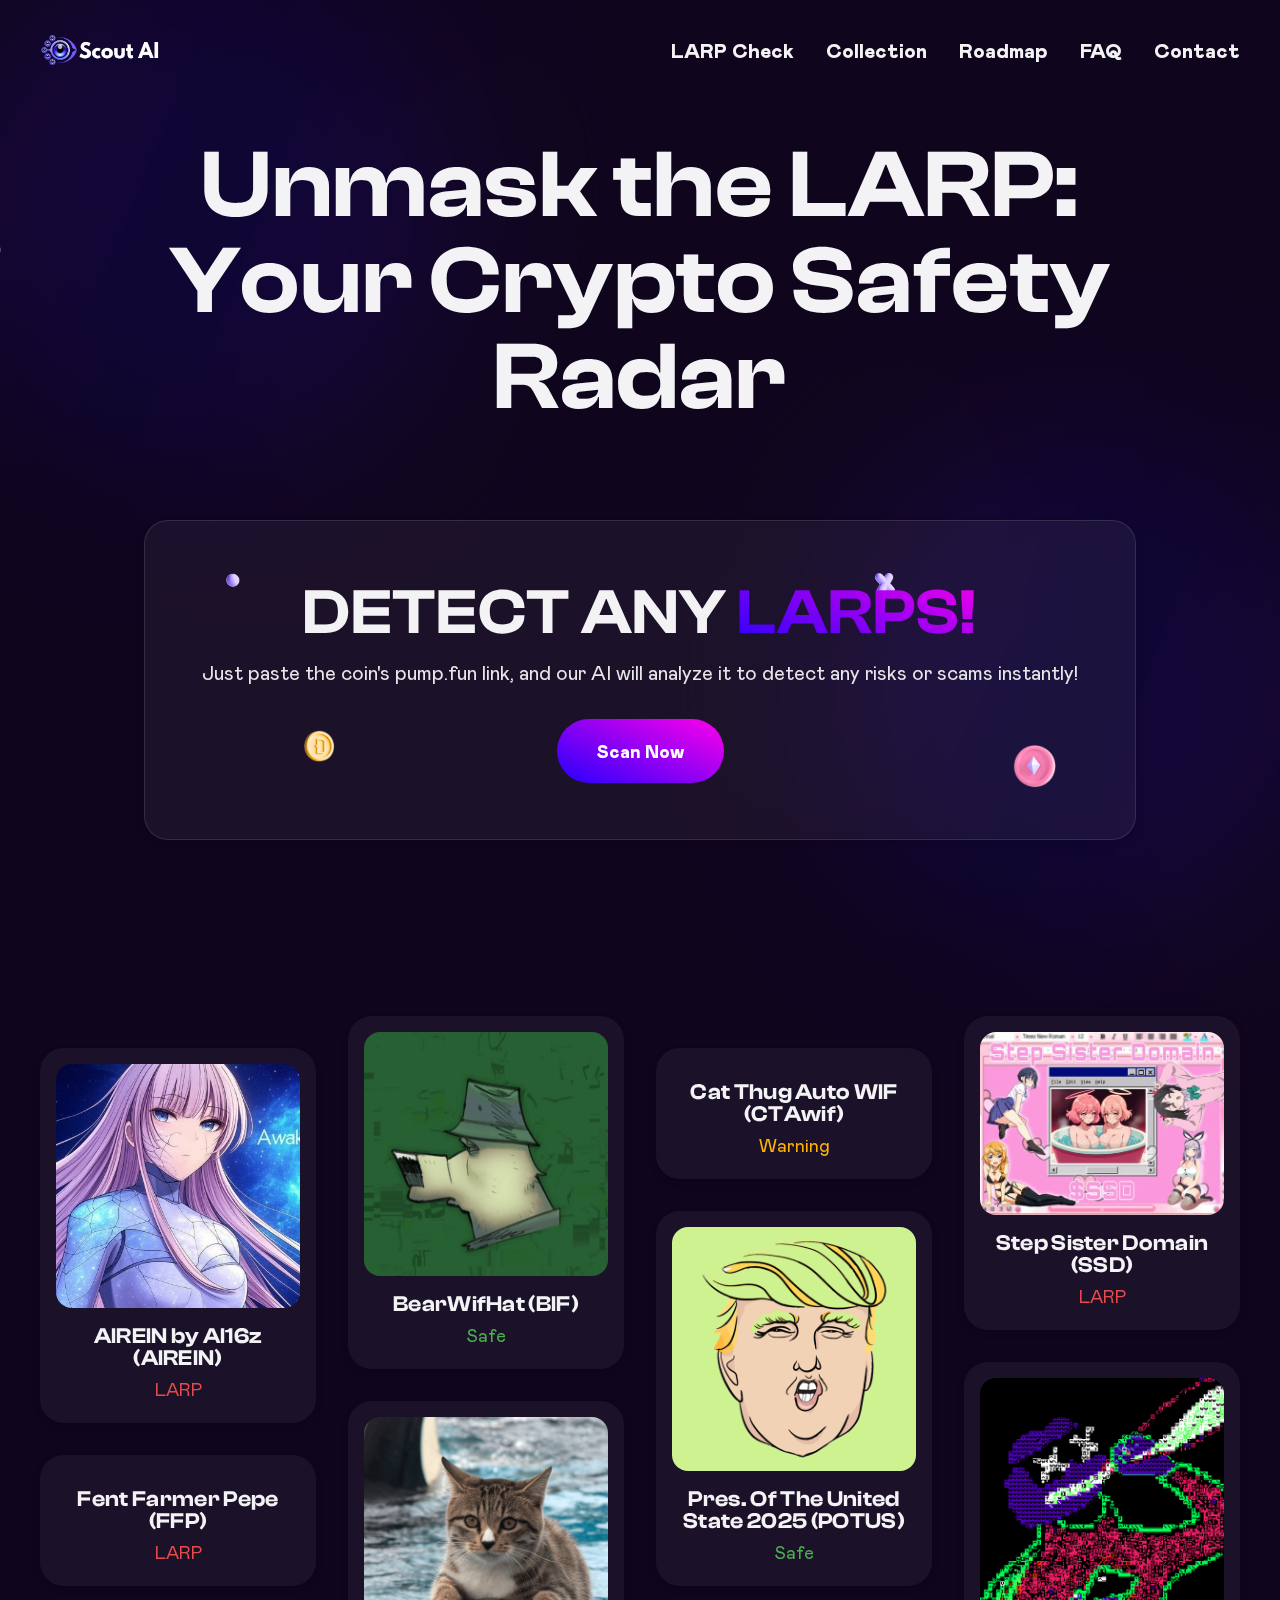
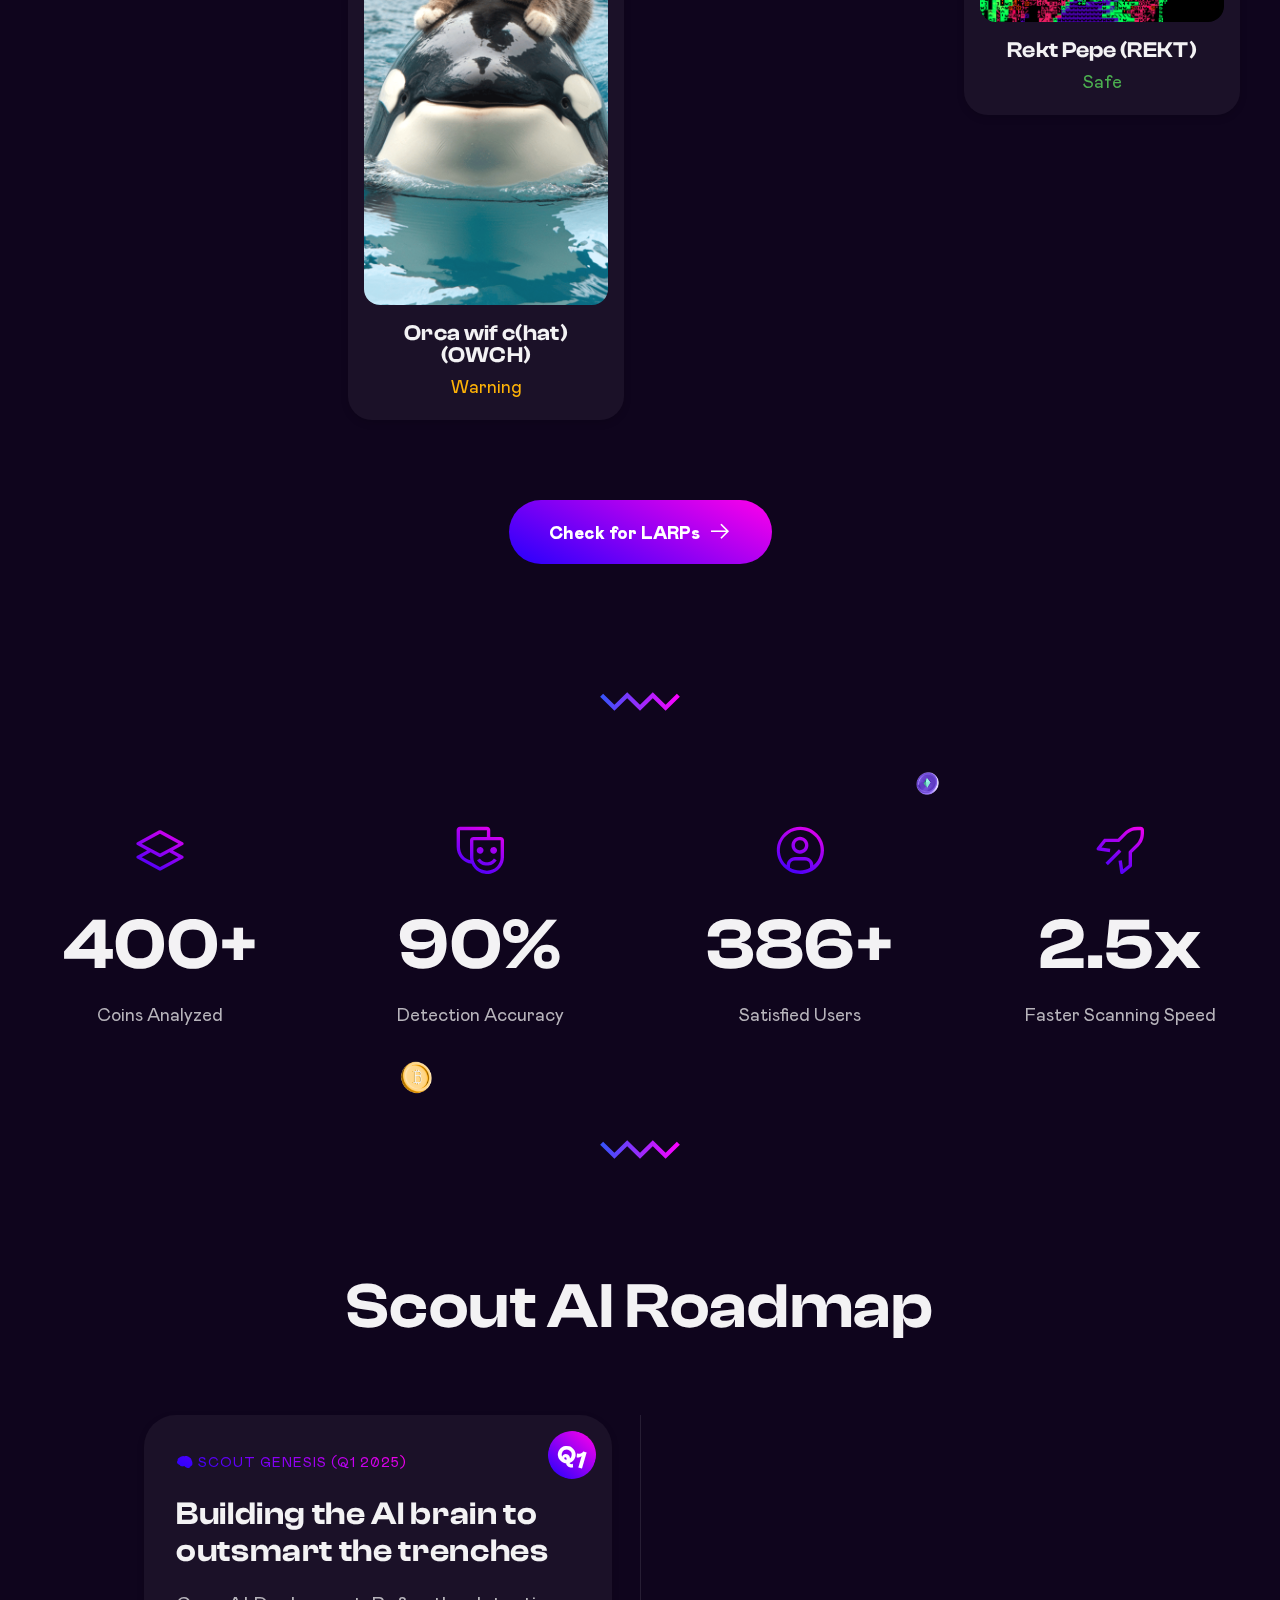
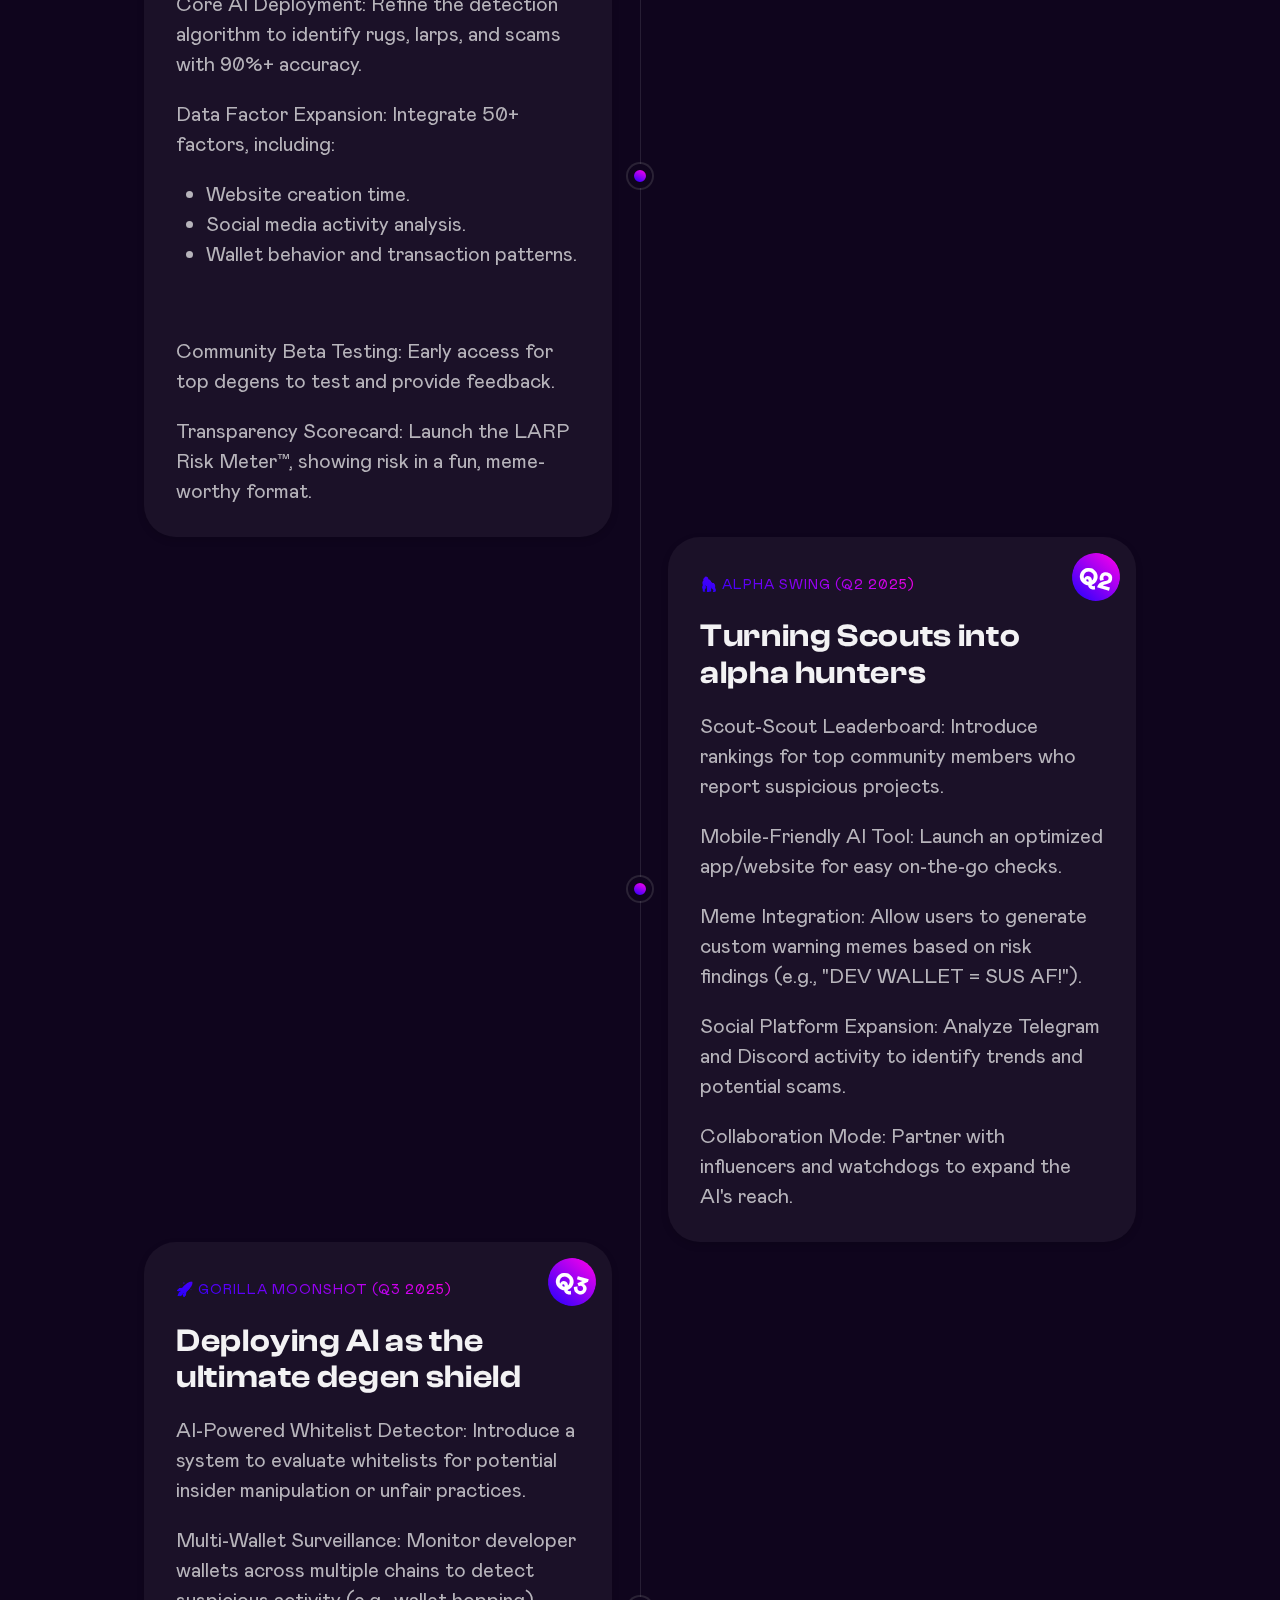
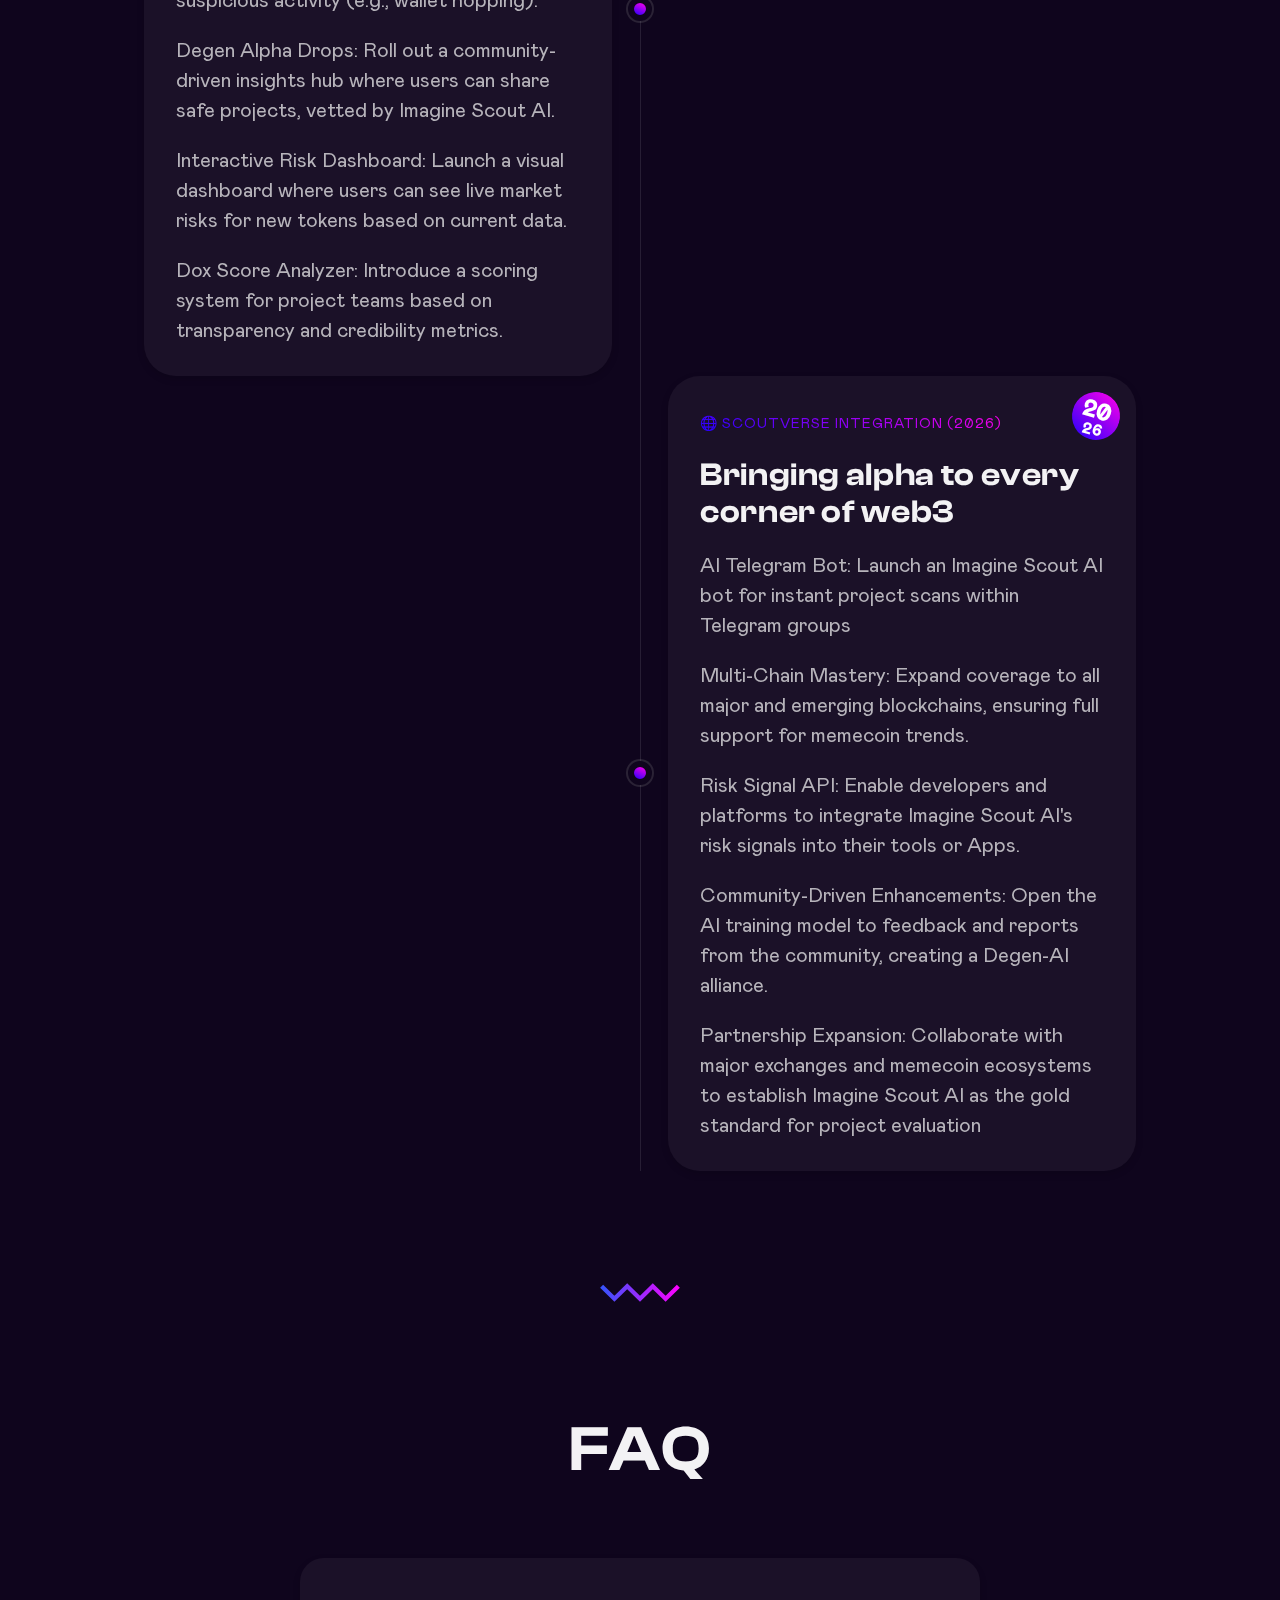
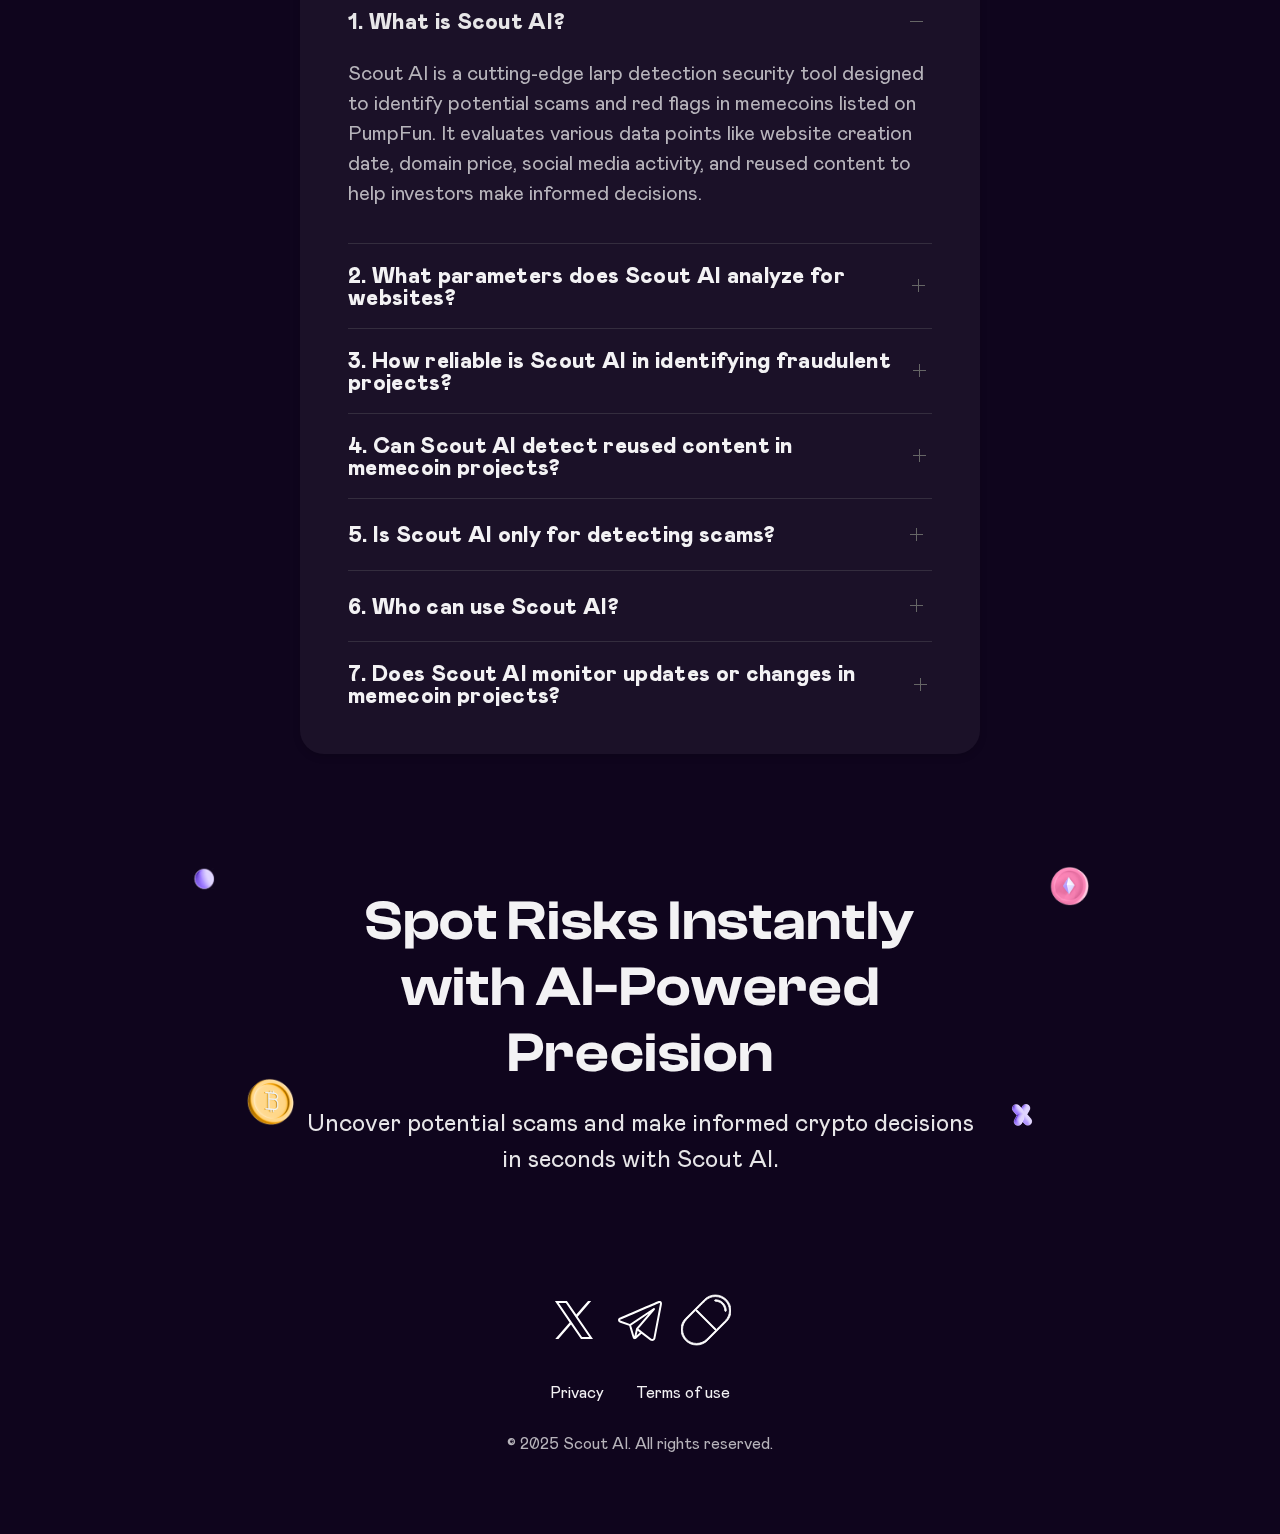
==== commit 4ebf722d: "Update index.htm" ====
--- a/index.htm
+++ b/index.htm
@@ -627,7 +627,7 @@
                             <div class="uk-panel uk-position-z-index">
                                 <ul class="uk-subnav uk-subnav-small uk-flex-center uk-text-gray-70">
                                     <li>
-                                        <a href="https://x.com/theScout_ai">
+                                        <a href="https://x.com/scoutaisol">
                                             <img src="assets/images/x.svg" alt="">
                                         </a>
                                     </li>
